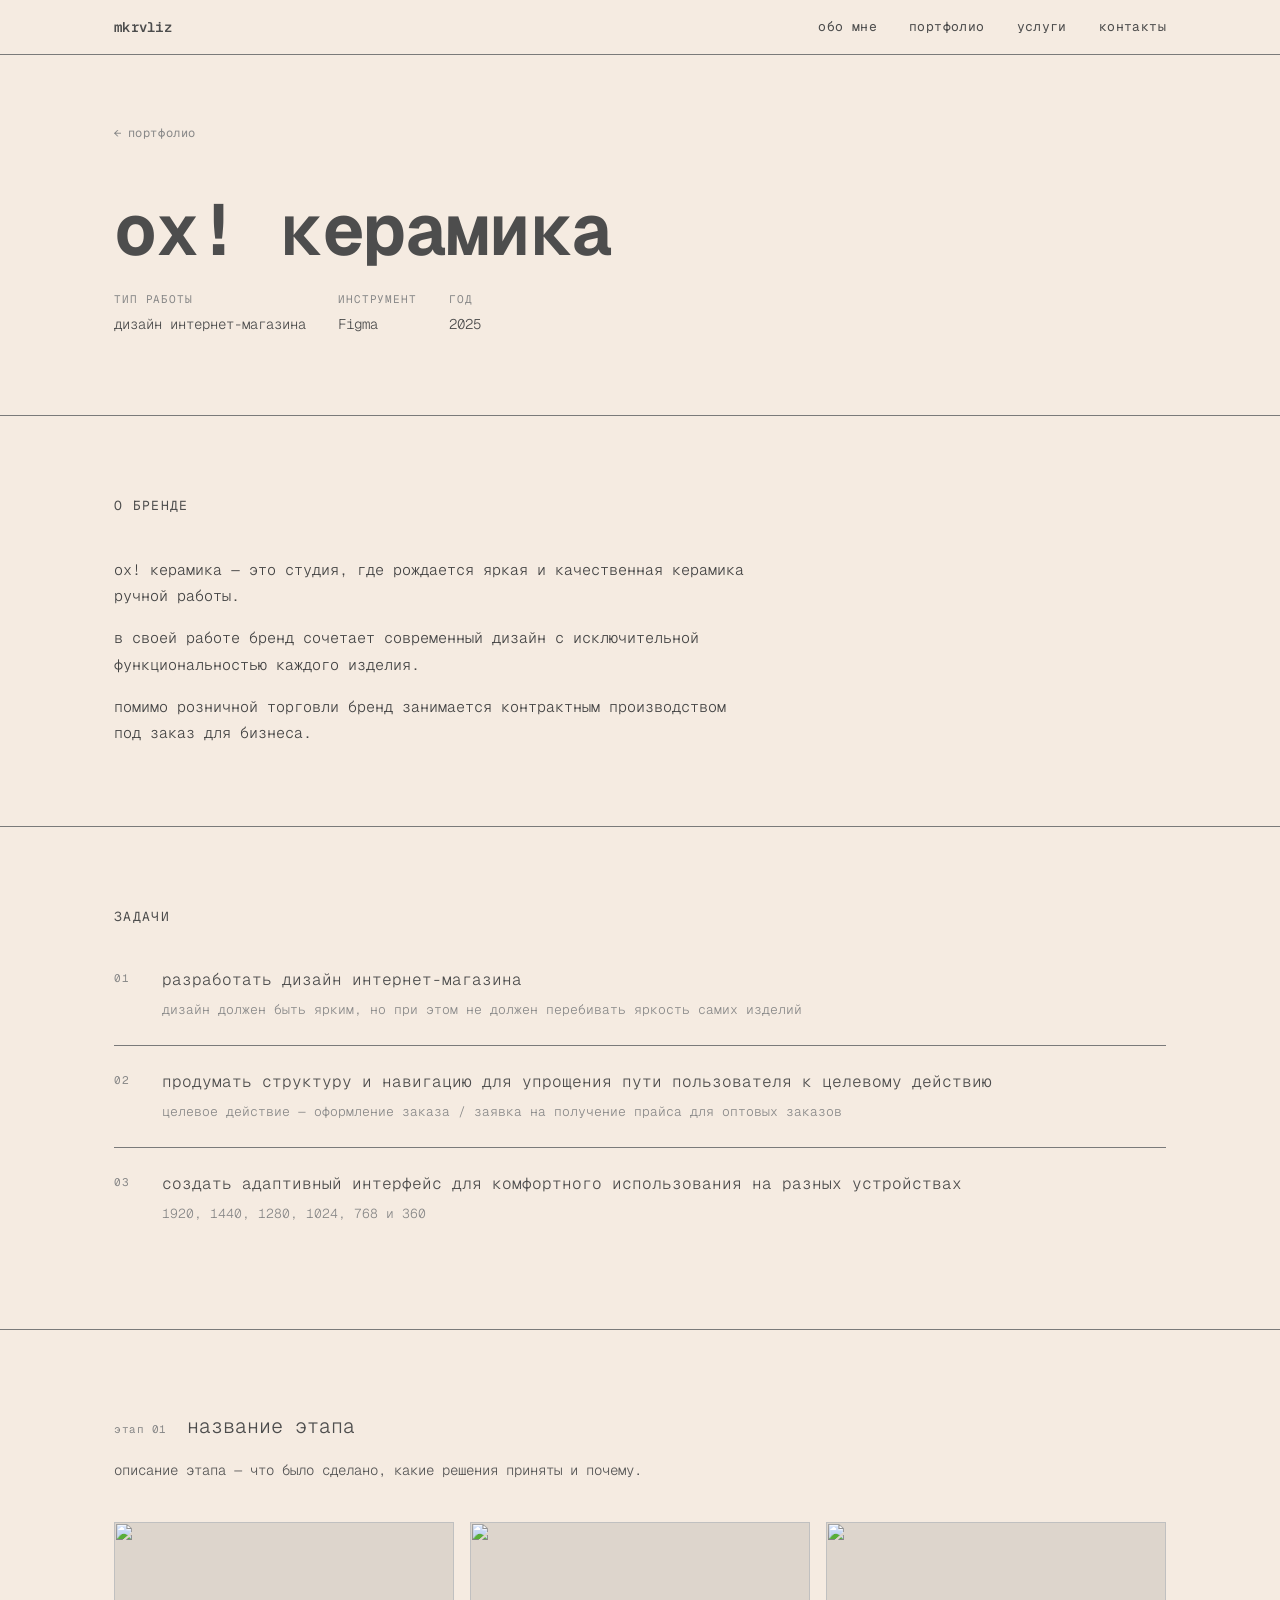
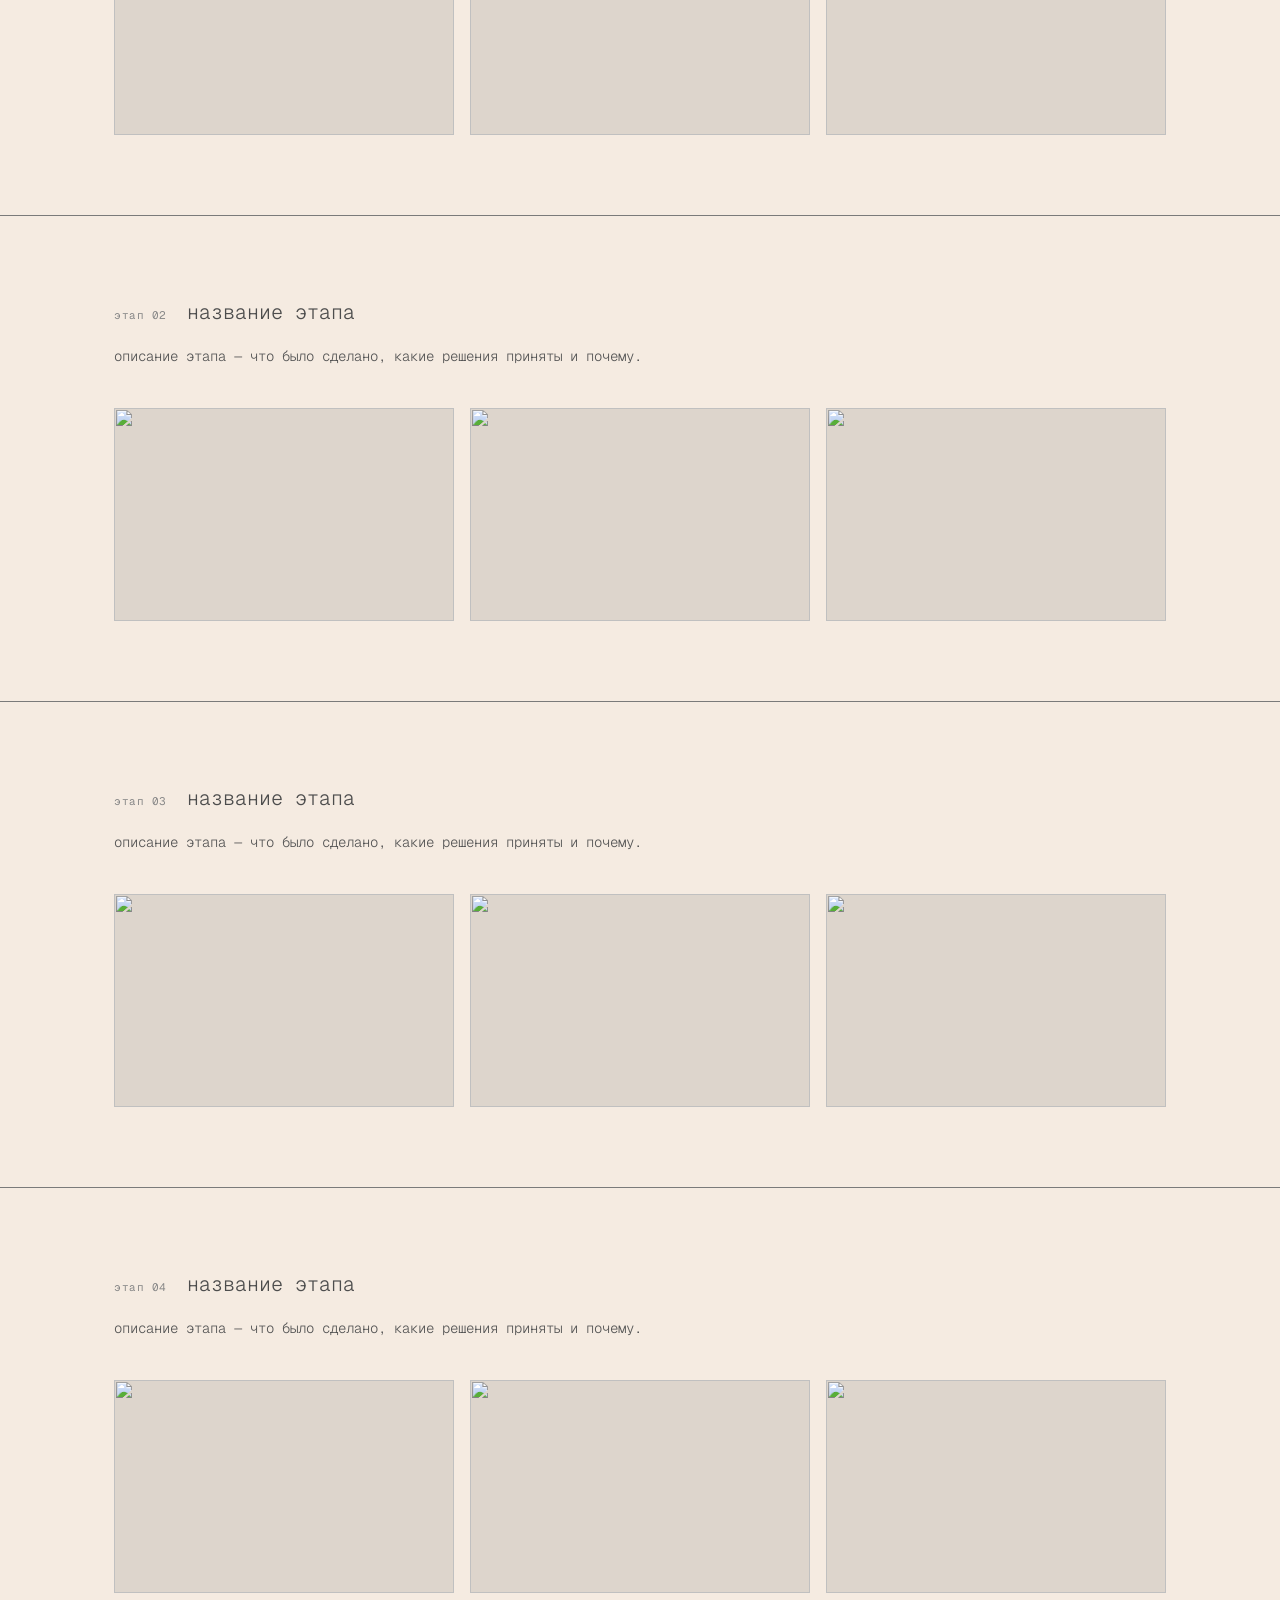
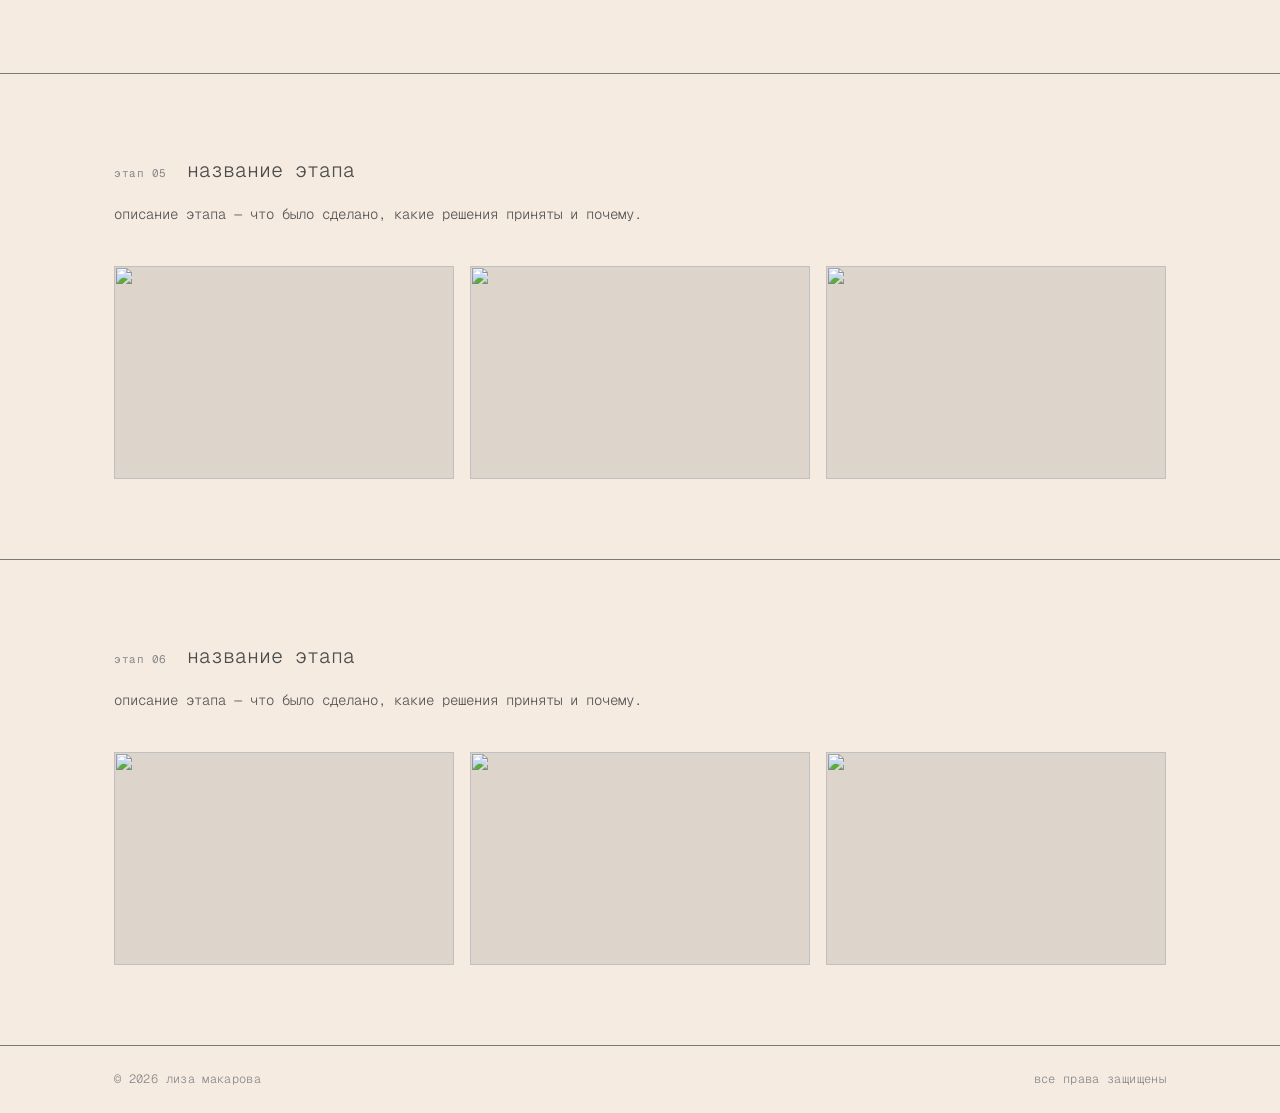
==== project-oh-keramika/index.html @ d6c0c8c4 "перенос страницы проекта в папку для чистого url Co-Authored-By: Claude Sonnet 4.6 <noreply@anthropi" ====
<!DOCTYPE html>
<html lang="ru">
<head>
  <meta charset="UTF-8">
  <meta name="viewport" content="width=device-width, initial-scale=1.0">
  <title>ох! керамика — лиза макарова</title>
  <link rel="preconnect" href="https://fonts.googleapis.com">
  <link rel="preconnect" href="https://fonts.gstatic.com" crossorigin>
  <link href="https://fonts.googleapis.com/css2?family=Geist+Mono:wght@100..900&display=swap" rel="stylesheet">
  <style>
    *, *::before, *::after {
      box-sizing: border-box;
      margin: 0;
      padding: 0;
    }

    html, body {
      cursor: url("data:image/svg+xml,%3Csvg xmlns='http://www.w3.org/2000/svg' width='16' height='22' viewBox='0 0 16 22'%3E%3Cpath d='M0 0 L0 18 L4.5 13.5 L7.5 20 L9.5 19 L6.5 12 L12 12 Z' fill='%234D4D4D'/%3E%3C/svg%3E") 0 0, auto;
    }

    html {
      scroll-behavior: auto;
    }

    body {
      font-family: 'Geist Mono', monospace;
      font-size: 16px;
      line-height: 1.6;
      color: #4D4D4D;
      background-color: #F5EBE1;
    }

    a {
      color: #4D4D4D;
      text-decoration: none;
    }

    a:hover {
      text-decoration: underline;
      text-underline-offset: 4px;
      text-decoration-thickness: 0.9px;
      text-decoration-color: #7A7A7A;
    }

    .logo:hover {
      text-decoration: none;
    }

    .container {
      max-width: 1100px;
      margin: 0 auto;
      padding: 0 24px;
    }

    section {
      padding: 80px 0;
      border-top: 1px solid #7A7A7A;
    }

    /* ── header ── */

    header {
      position: sticky;
      top: 0;
      background: #F5EBE1;
      border-bottom: 1px solid #7A7A7A;
      z-index: 100;
    }

    header .container {
      display: flex;
      align-items: center;
      justify-content: space-between;
      padding-top: 16px;
      padding-bottom: 16px;
    }

    .logo {
      font-size: 14px;
      font-weight: 600;
      letter-spacing: 0.02em;
    }

    nav {
      display: flex;
      gap: 32px;
    }

    nav a {
      font-size: 13px;
      letter-spacing: 0.03em;
    }

    /* ── footer ── */

    footer {
      border-top: 1px solid #7A7A7A;
      padding: 24px 0;
    }

    footer .container {
      display: flex;
      align-items: center;
      justify-content: space-between;
    }

    footer p {
      font-size: 12px;
      font-weight: 300;
      color: #888;
      letter-spacing: 0.03em;
    }

    /* ── burger ── */

    .burger {
      display: none;
      flex-direction: column;
      justify-content: center;
      gap: 6px;
      background: none;
      border: none;
      cursor: pointer;
      padding: 4px;
    }

    .burger span {
      display: block;
      width: 22px;
      height: 1.5px;
      background: #4D4D4D;
      transition: transform 0.3s ease, opacity 0.3s ease;
    }

    .burger.open span:nth-child(1) { transform: translateY(7.5px) rotate(45deg); }
    .burger.open span:nth-child(2) { opacity: 0; }
    .burger.open span:nth-child(3) { transform: translateY(-7.5px) rotate(-45deg); }

    .mobile-menu {
      display: none;
    }

    /* ── project hero ── */

    #project-hero {
      border-top: none;
      padding: 64px 0 80px;
    }

    .back-link {
      display: inline-flex;
      align-items: center;
      gap: 6px;
      font-size: 12px;
      letter-spacing: 0.05em;
      color: #888;
      margin-bottom: 48px;
    }

    .back-link:hover {
      color: #4D4D4D;
      text-decoration: none;
    }

    .back-arrow {
      display: inline-block;
      transition: transform 0.2s ease;
    }

    .back-link:hover .back-arrow {
      transform: translateX(-4px);
    }

    .project-title {
      font-size: clamp(32px, 6vw, 72px);
      font-weight: 700;
      line-height: 1.05;
      letter-spacing: -0.02em;
      margin-bottom: 24px;
    }

    .project-meta {
      display: flex;
      gap: 32px;
      flex-wrap: wrap;
    }

    .project-meta-item {
      display: flex;
      flex-direction: column;
      gap: 4px;
    }

    .meta-label {
      font-size: 11px;
      font-weight: 400;
      letter-spacing: 0.08em;
      text-transform: uppercase;
      color: #888;
    }

    .meta-value {
      font-size: 14px;
      font-weight: 300;
    }

    /* ── section headings ── */

    .section-heading {
      font-size: 13px;
      font-weight: 400;
      letter-spacing: 0.1em;
      text-transform: uppercase;
      margin-bottom: 40px;
    }

    /* ── about brand ── */

    #project-about .about-text {
      max-width: 640px;
      display: flex;
      flex-direction: column;
      gap: 16px;
    }

    #project-about p {
      font-size: 15px;
      font-weight: 300;
      line-height: 1.75;
      color: #444;
    }

    /* ── tasks ── */

    .tasks-list {
      list-style: none;
      display: flex;
      flex-direction: column;
    }

    .task-item {
      border-top: 1px solid #7A7A7A;
      padding: 24px 0;
      display: flex;
      gap: 24px;
    }

    .task-item:first-child {
      border-top: none;
      padding-top: 0;
    }

    .task-index {
      font-size: 11px;
      font-weight: 400;
      letter-spacing: 0.05em;
      color: #888;
      min-width: 24px;
      flex-shrink: 0;
      padding-top: 2px;
    }

    .task-body {
      display: flex;
      flex-direction: column;
      gap: 8px;
    }

    .task-name {
      font-size: 16px;
      font-weight: 300;
      line-height: 1.5;
    }

    .task-note {
      font-size: 13px;
      font-weight: 300;
      color: #888;
      line-height: 1.6;
    }

    /* ── stages ── */

    .stage {
      padding: 80px 0;
      border-top: 1px solid #7A7A7A;
    }

    .stage-header {
      display: flex;
      align-items: baseline;
      gap: 20px;
      margin-bottom: 16px;
    }

    .stage-index {
      font-size: 11px;
      font-weight: 400;
      letter-spacing: 0.05em;
      color: #888;
      flex-shrink: 0;
    }

    .stage-title {
      font-size: 20px;
      font-weight: 300;
    }

    .stage-desc {
      font-size: 14px;
      font-weight: 300;
      line-height: 1.75;
      color: #555;
      max-width: 640px;
      margin-bottom: 40px;
    }

    .stage-screens {
      display: grid;
      grid-template-columns: repeat(3, 1fr);
      gap: 16px;
    }

    .screen-placeholder {
      width: 100%;
      aspect-ratio: 16 / 10;
      background-color: #DDD5CC;
      display: flex;
      align-items: center;
      justify-content: center;
      opacity: 0;
      transform: translateY(20px);
      transition: opacity 0.5s ease, transform 0.5s ease;
    }

    .screen-placeholder.visible {
      opacity: 1;
      transform: translateY(0);
    }

    .screen-placeholder img {
      width: 100%;
      height: 100%;
      object-fit: cover;
      display: block;
      cursor: zoom-in;
    }

    /* ── lightbox ── */

    .lightbox {
      display: none;
      position: fixed;
      inset: 0;
      background: rgba(0, 0, 0, 0.88);
      z-index: 200;
      align-items: center;
      justify-content: center;
    }

    .lightbox.open {
      display: flex;
    }

    .lightbox img {
      max-width: 90vw;
      max-height: 90vh;
      object-fit: contain;
      display: block;
    }

    .lightbox-close {
      position: fixed;
      top: 20px;
      right: 24px;
      background: none;
      border: none;
      color: #fff;
      font-size: 28px;
      font-weight: 300;
      line-height: 1;
      cursor: pointer;
      opacity: 0.7;
      transition: opacity 0.2s ease;
      font-family: inherit;
    }

    .lightbox-close:hover {
      opacity: 1;
    }

    /* ── responsive ── */

    @media (max-width: 1024px) {
      section, .stage {
        padding: 48px 0;
      }

      nav { display: none; }
      .burger { display: flex; }

      .mobile-menu {
        display: flex;
        position: fixed;
        top: 0; left: 0;
        width: 100%; height: 100%;
        background: #F5EBE1;
        z-index: 99;
        flex-direction: column;
        align-items: center;
        justify-content: center;
        transform: translateY(-100%);
        transition: transform 0.3s ease;
      }

      .mobile-menu.open { transform: translateY(0); }

      .mobile-nav {
        display: flex;
        flex-direction: column;
        align-items: center;
        gap: 36px;
      }

      .mobile-nav a {
        font-size: 20px;
        letter-spacing: 0.04em;
        color: #4D4D4D;
      }

      .section-heading { margin-bottom: 32px; }

      footer .container {
        flex-direction: column;
        align-items: flex-start;
        gap: 8px;
      }

      #project-hero { padding: 40px 0 48px; }
    }

    @media (max-width: 768px) {
      .stage-screens {
        grid-template-columns: 1fr;
        gap: 12px;
      }

      .project-meta { gap: 20px; }
    }

    @media (max-width: 480px) {
      section, .stage { padding: 40px 0; }
      .stage-screens { grid-template-columns: 1fr; }
    }
  </style>
</head>
<body>

  <!-- ── header ── -->
  <header>
    <div class="container">
      <a href="index.html" class="logo">mkrvliz</a>
      <nav>
        <a href="index.html#about">обо мне</a>
        <a href="index.html#portfolio">портфолио</a>
        <a href="index.html#services">услуги</a>
        <a href="index.html#contacts">контакты</a>
      </nav>
      <button class="burger" id="burger-btn" aria-label="открыть меню" aria-expanded="false">
        <span></span>
        <span></span>
        <span></span>
      </button>
    </div>
  </header>

  <!-- ── mobile menu ── -->
  <div class="mobile-menu" id="mobile-menu">
    <nav class="mobile-nav">
      <a href="index.html#about">обо мне</a>
      <a href="index.html#portfolio">портфолио</a>
      <a href="index.html#services">услуги</a>
      <a href="index.html#contacts">контакты</a>
    </nav>
  </div>

  <main>

    <!-- ── hero ── -->
    <section id="project-hero">
      <div class="container">
        <a href="index.html#portfolio" class="back-link">
          <span class="back-arrow">←</span> портфолио
        </a>
        <h1 class="project-title">ох! керамика</h1>
        <div class="project-meta">
          <div class="project-meta-item">
            <span class="meta-label">тип работы</span>
            <span class="meta-value">дизайн интернет-магазина</span>
          </div>
          <div class="project-meta-item">
            <span class="meta-label">инструмент</span>
            <span class="meta-value">Figma</span>
          </div>
          <div class="project-meta-item">
            <span class="meta-label">год</span>
            <span class="meta-value">2025</span>
          </div>
        </div>
      </div>
    </section>

    <!-- ── о бренде ── -->
    <section id="project-about">
      <div class="container">
        <h2 class="section-heading">о бренде</h2>
        <div class="about-text">
          <p>ох! керамика — это студия, где рождается яркая и качественная керамика ручной работы.</p>
          <p>в своей работе бренд сочетает современный дизайн с исключительной функциональностью каждого изделия.</p>
          <p>помимо розничной торговли бренд занимается контрактным производством под заказ для бизнеса.</p>
        </div>
      </div>
    </section>

    <!-- ── задачи ── -->
    <section id="project-tasks">
      <div class="container">
        <h2 class="section-heading">задачи</h2>
        <ul class="tasks-list">
          <li class="task-item">
            <span class="task-index">01</span>
            <div class="task-body">
              <span class="task-name">разработать дизайн интернет-магазина</span>
              <span class="task-note">дизайн должен быть ярким, но при этом не должен перебивать яркость самих изделий</span>
            </div>
          </li>
          <li class="task-item">
            <span class="task-index">02</span>
            <div class="task-body">
              <span class="task-name">продумать структуру и навигацию для упрощения пути пользователя к целевому действию</span>
              <span class="task-note">целевое действие — оформление заказа / заявка на получение прайса для оптовых заказов</span>
            </div>
          </li>
          <li class="task-item">
            <span class="task-index">03</span>
            <div class="task-body">
              <span class="task-name">создать адаптивный интерфейс для комфортного использования на разных устройствах</span>
              <span class="task-note">1920, 1440, 1280, 1024, 768 и 360</span>
            </div>
          </li>
        </ul>
      </div>
    </section>

    <!-- ── этапы ── -->

    <div class="stage">
      <div class="container">
        <div class="stage-header">
          <span class="stage-index">этап 01</span>
          <span class="stage-title">название этапа</span>
        </div>
        <p class="stage-desc">описание этапа — что было сделано, какие решения приняты и почему.</p>
        <div class="stage-screens">
          <div class="screen-placeholder"><img src="images/oh-keramika/01-01.png" alt=""></div>
          <div class="screen-placeholder"><img src="images/oh-keramika/01-02.png" alt=""></div>
          <div class="screen-placeholder"><img src="images/oh-keramika/01-03.png" alt=""></div>
        </div>
      </div>
    </div>

    <div class="stage">
      <div class="container">
        <div class="stage-header">
          <span class="stage-index">этап 02</span>
          <span class="stage-title">название этапа</span>
        </div>
        <p class="stage-desc">описание этапа — что было сделано, какие решения приняты и почему.</p>
        <div class="stage-screens">
          <div class="screen-placeholder"><img src="images/oh-keramika/02-01.png" alt=""></div>
          <div class="screen-placeholder"><img src="images/oh-keramika/02-02.png" alt=""></div>
          <div class="screen-placeholder"><img src="images/oh-keramika/02-03.png" alt=""></div>
        </div>
      </div>
    </div>

    <div class="stage">
      <div class="container">
        <div class="stage-header">
          <span class="stage-index">этап 03</span>
          <span class="stage-title">название этапа</span>
        </div>
        <p class="stage-desc">описание этапа — что было сделано, какие решения приняты и почему.</p>
        <div class="stage-screens">
          <div class="screen-placeholder"><img src="images/oh-keramika/03-01.png" alt=""></div>
          <div class="screen-placeholder"><img src="images/oh-keramika/03-02.png" alt=""></div>
          <div class="screen-placeholder"><img src="images/oh-keramika/03-03.png" alt=""></div>
        </div>
      </div>
    </div>

    <div class="stage">
      <div class="container">
        <div class="stage-header">
          <span class="stage-index">этап 04</span>
          <span class="stage-title">название этапа</span>
        </div>
        <p class="stage-desc">описание этапа — что было сделано, какие решения приняты и почему.</p>
        <div class="stage-screens">
          <div class="screen-placeholder"><img src="images/oh-keramika/04-01.png" alt=""></div>
          <div class="screen-placeholder"><img src="images/oh-keramika/04-02.png" alt=""></div>
          <div class="screen-placeholder"><img src="images/oh-keramika/04-03.png" alt=""></div>
        </div>
      </div>
    </div>

    <div class="stage">
      <div class="container">
        <div class="stage-header">
          <span class="stage-index">этап 05</span>
          <span class="stage-title">название этапа</span>
        </div>
        <p class="stage-desc">описание этапа — что было сделано, какие решения приняты и почему.</p>
        <div class="stage-screens">
          <div class="screen-placeholder"><img src="images/oh-keramika/05-01.png" alt=""></div>
          <div class="screen-placeholder"><img src="images/oh-keramika/05-02.png" alt=""></div>
          <div class="screen-placeholder"><img src="images/oh-keramika/05-03.png" alt=""></div>
        </div>
      </div>
    </div>

    <div class="stage">
      <div class="container">
        <div class="stage-header">
          <span class="stage-index">этап 06</span>
          <span class="stage-title">название этапа</span>
        </div>
        <p class="stage-desc">описание этапа — что было сделано, какие решения приняты и почему.</p>
        <div class="stage-screens">
          <div class="screen-placeholder"><img src="images/oh-keramika/06-01.png" alt=""></div>
          <div class="screen-placeholder"><img src="images/oh-keramika/06-02.png" alt=""></div>
          <div class="screen-placeholder"><img src="images/oh-keramika/06-03.png" alt=""></div>
        </div>
      </div>
    </div>

  </main>

  <!-- ── lightbox ── -->
  <div class="lightbox" id="lightbox">
    <button class="lightbox-close" id="lightbox-close">✕</button>
    <img id="lightbox-img" src="" alt="">
  </div>

  <!-- ── footer ── -->
  <footer>
    <div class="container">
      <p>© 2026 лиза макарова</p>
      <p>все права защищены</p>
    </div>
  </footer>

  <script>
    // burger menu
    var burgerBtn  = document.getElementById('burger-btn');
    var mobileMenu = document.getElementById('mobile-menu');

    burgerBtn.addEventListener('click', function() {
      var isOpen = burgerBtn.classList.toggle('open');
      mobileMenu.classList.toggle('open', isOpen);
      burgerBtn.setAttribute('aria-expanded', isOpen);
      document.body.style.overflow = isOpen ? 'hidden' : '';
    });

    mobileMenu.querySelectorAll('a').forEach(function(link) {
      link.addEventListener('click', function() {
        burgerBtn.classList.remove('open');
        mobileMenu.classList.remove('open');
        burgerBtn.setAttribute('aria-expanded', 'false');
        document.body.style.overflow = '';
      });
    });

    // fade-in screens on scroll
    var observer = new IntersectionObserver(function(entries) {
      entries.forEach(function(entry) {
        if (entry.isIntersecting) {
          entry.target.classList.add('visible');
          observer.unobserve(entry.target);
        }
      });
    }, { threshold: 0.1 });

    document.querySelectorAll('.screen-placeholder').forEach(function(el, i) {
      el.style.transitionDelay = (i % 3) * 80 + 'ms';
      observer.observe(el);
    });

    // lightbox
    var lightbox     = document.getElementById('lightbox');
    var lightboxImg  = document.getElementById('lightbox-img');
    var lightboxClose = document.getElementById('lightbox-close');

    document.querySelectorAll('.screen-placeholder img').forEach(function(img) {
      img.addEventListener('click', function() {
        lightboxImg.src = img.src;
        lightbox.classList.add('open');
        document.body.style.overflow = 'hidden';
      });
    });

    function closeLightbox() {
      lightbox.classList.remove('open');
      document.body.style.overflow = '';
      lightboxImg.src = '';
    }

    lightboxClose.addEventListener('click', closeLightbox);
    lightbox.addEventListener('click', function(e) {
      if (e.target === lightbox) closeLightbox();
    });
    document.addEventListener('keydown', function(e) {
      if (e.key === 'Escape') closeLightbox();
    });
  </script>

</body>
</html>
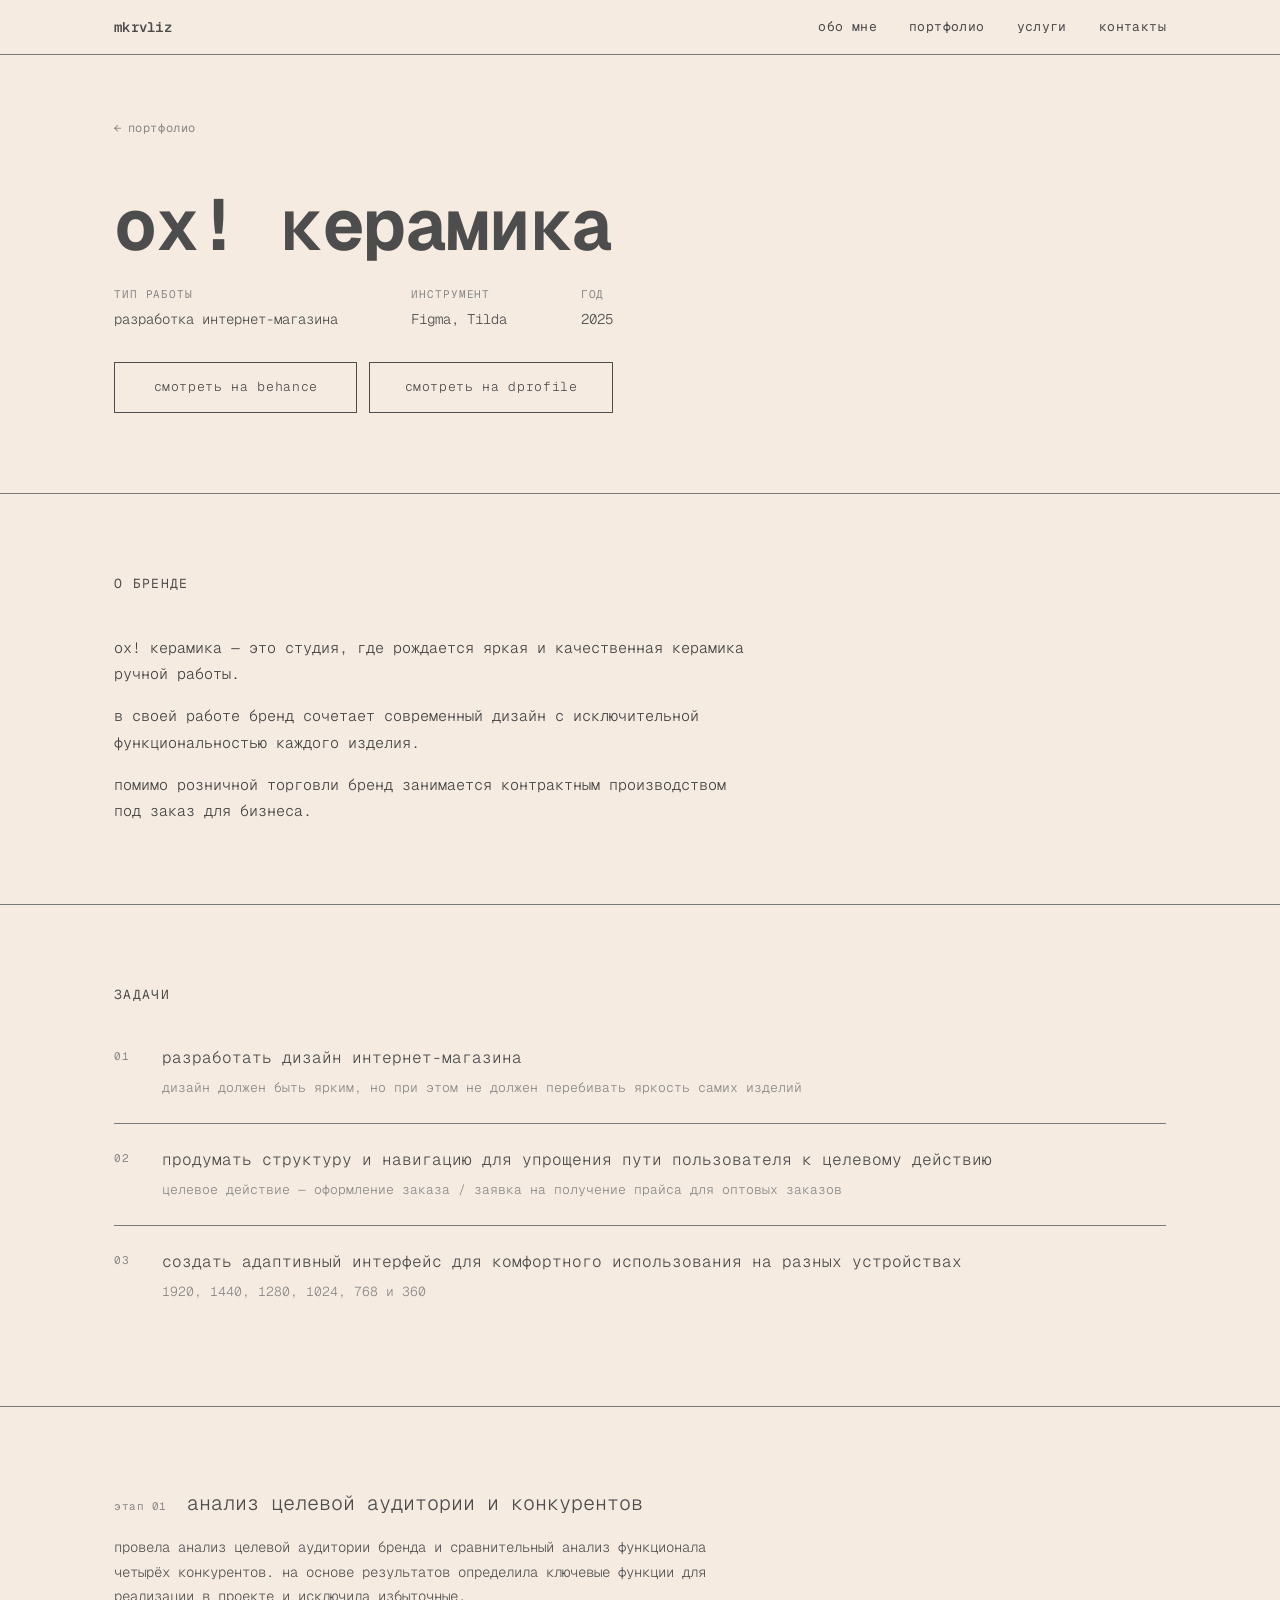
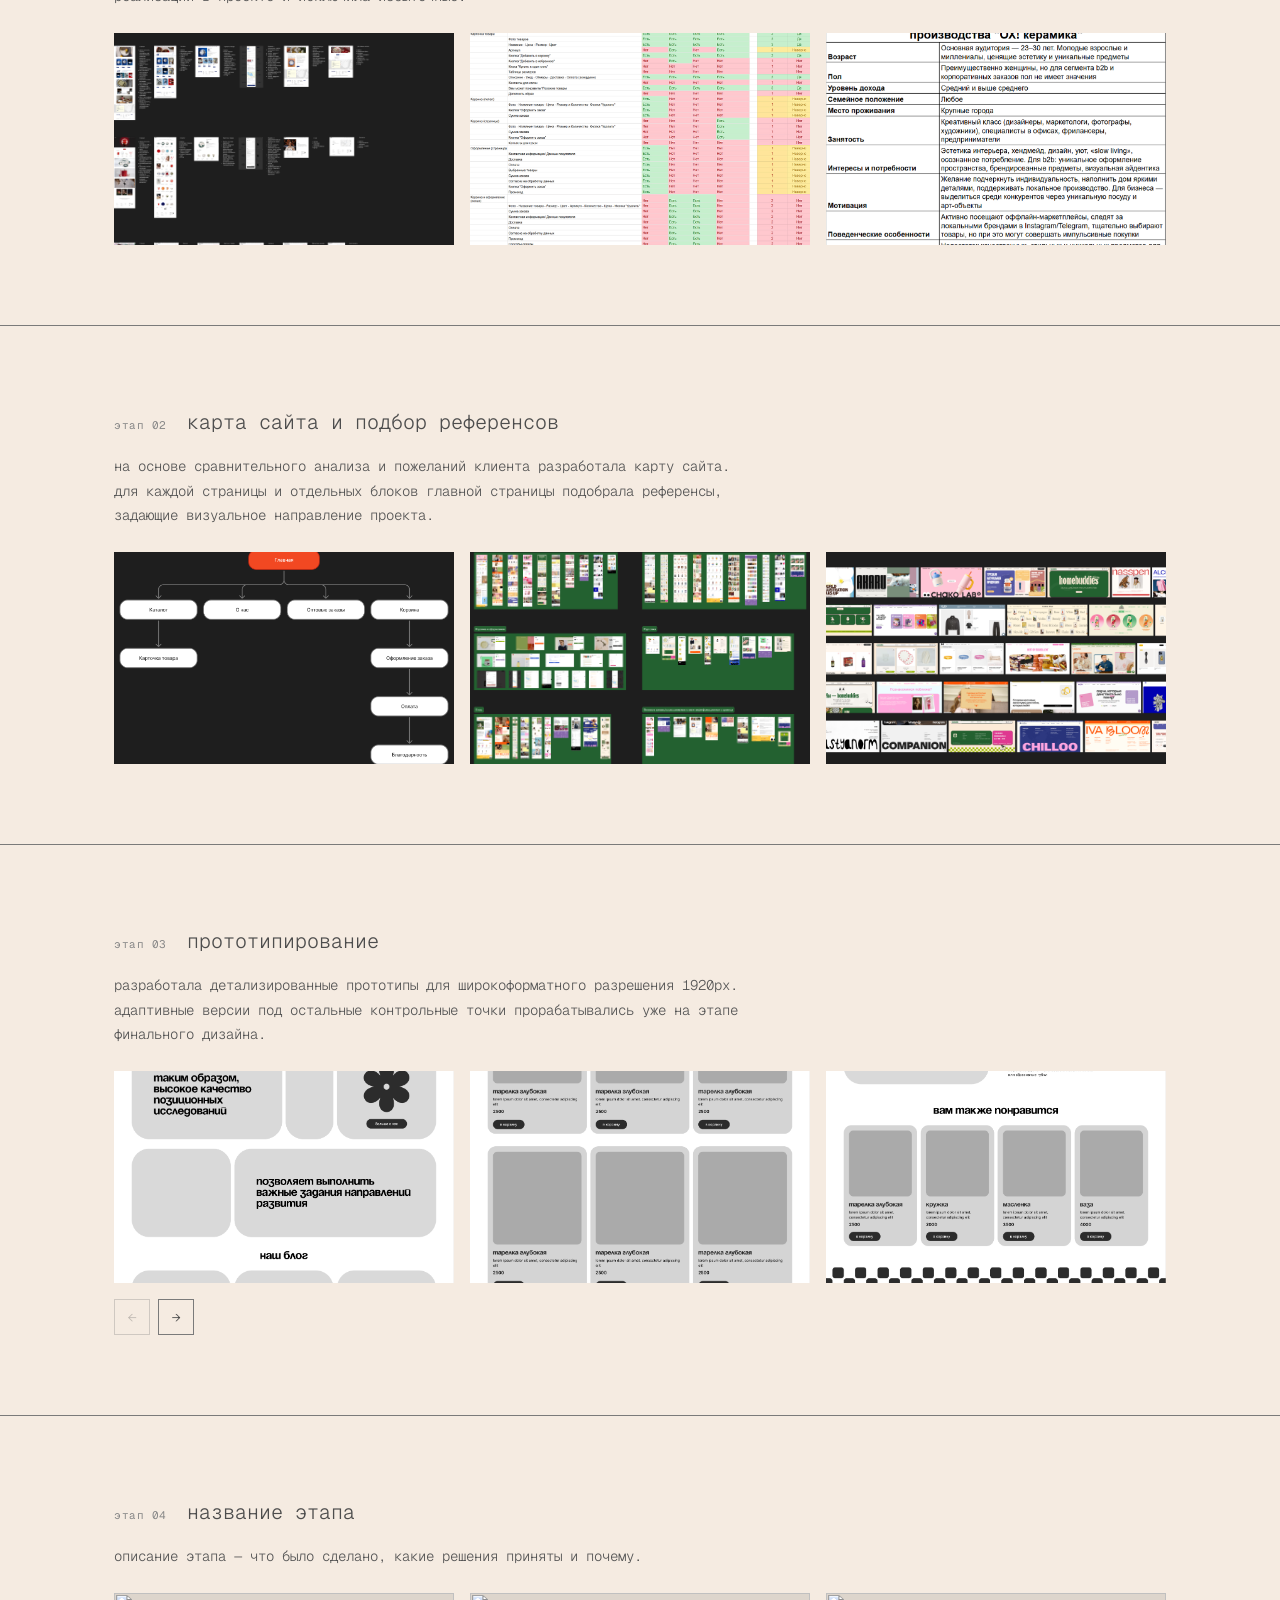
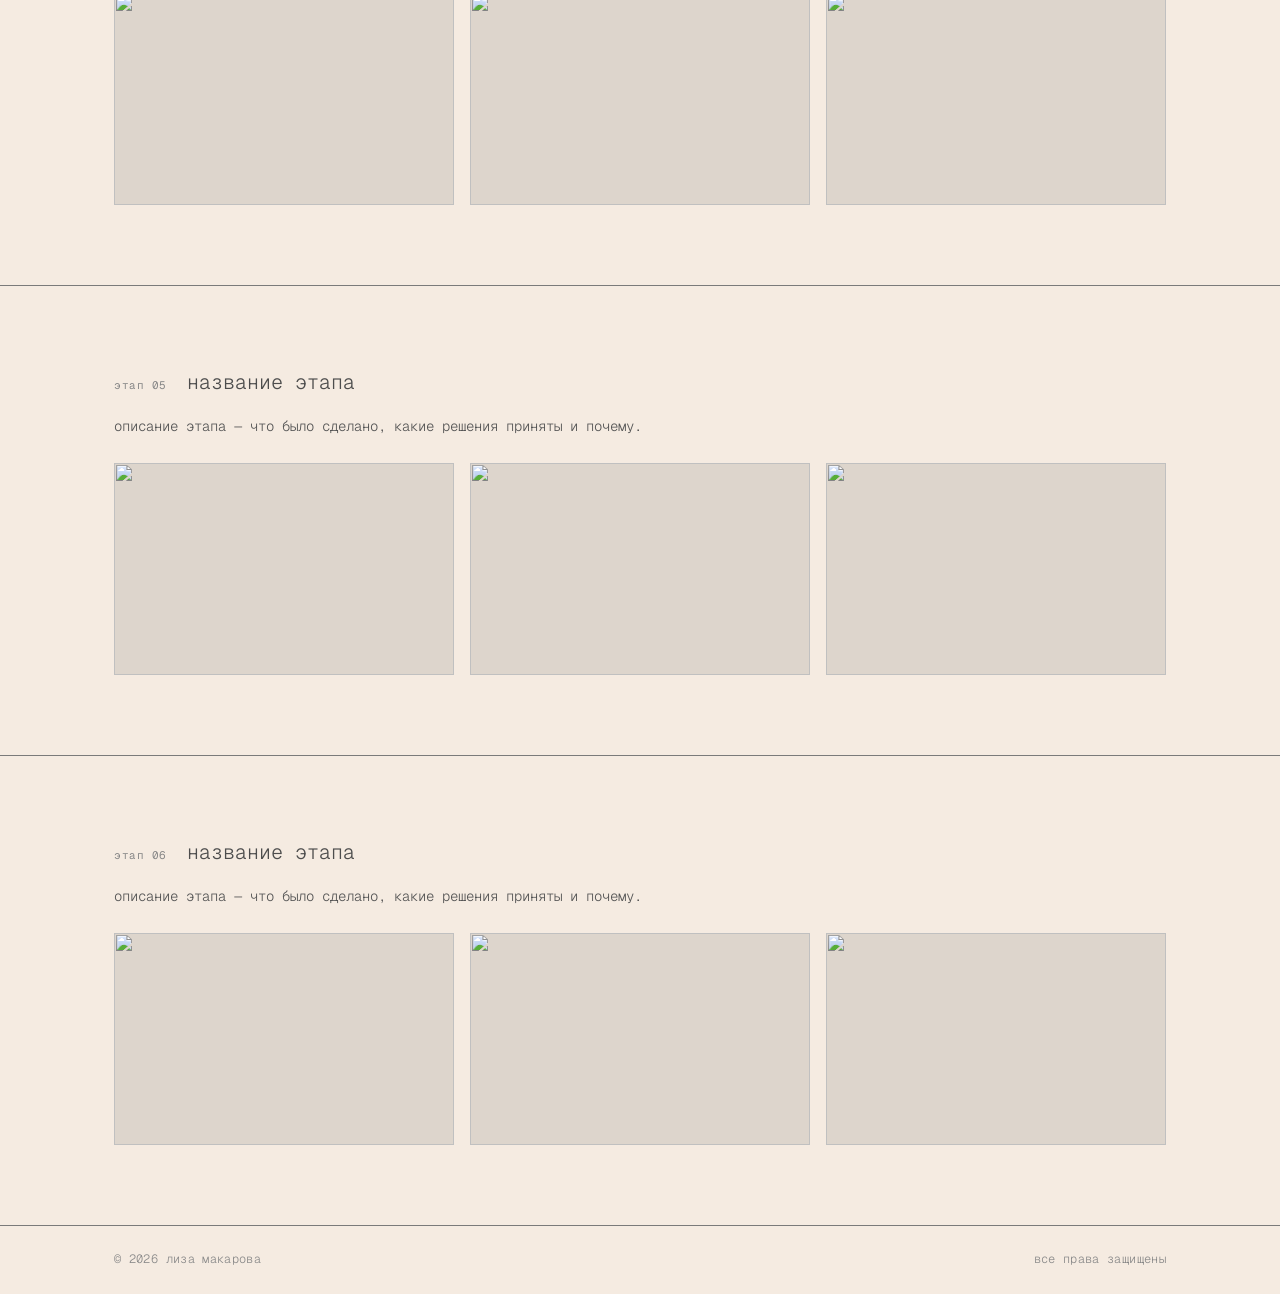
==== commit 1ee4f543: "add oh-keramika project page with stages, slider, lightbox, magnifier - project page: hero with meta" ====
--- a/project-oh-keramika/index.html
+++ b/project-oh-keramika/index.html
@@ -148,7 +148,7 @@
     }
 
     .back-link {
-      display: inline-flex;
+      display: flex;
       align-items: center;
       gap: 6px;
       font-size: 12px;
@@ -181,8 +181,10 @@
 
     .project-meta {
       display: flex;
-      gap: 32px;
+      justify-content: space-between;
       flex-wrap: wrap;
+      gap: 16px;
+      margin-bottom: 32px;
     }
 
     .project-meta-item {
@@ -202,6 +204,39 @@
     .meta-value {
       font-size: 14px;
       font-weight: 300;
+    }
+
+    .project-header-content {
+      display: inline-flex;
+      flex-direction: column;
+      align-items: stretch;
+    }
+
+    .project-links {
+      display: grid;
+      grid-template-columns: 1fr 1fr;
+      gap: 12px;
+    }
+
+    .project-link-btn {
+      display: flex;
+      align-items: center;
+      justify-content: center;
+      padding: 14px 24px;
+      border: 1px solid #4D4D4D;
+      font-family: inherit;
+      font-size: 13px;
+      font-weight: 300;
+      letter-spacing: 0.05em;
+      color: #4D4D4D;
+      text-decoration: none;
+      transition: background 0.2s ease, color 0.2s ease;
+    }
+
+    .project-link-btn:hover {
+      background: #4D4D4D;
+      color: #F5EBE1;
+      text-decoration: none;
     }
 
     /* ── section headings ── */
@@ -312,7 +347,7 @@
       line-height: 1.75;
       color: #555;
       max-width: 640px;
-      margin-bottom: 40px;
+      margin-bottom: 24px;
     }
 
     .stage-screens {
@@ -344,6 +379,58 @@
       object-fit: cover;
       display: block;
       cursor: zoom-in;
+    }
+
+    /* ── slider ── */
+
+    .slider-wrap {
+      position: relative;
+    }
+
+    .slider-viewport {
+      overflow: hidden;
+    }
+
+    .slider-track {
+      display: flex;
+      gap: 16px;
+      transition: transform 0.35s ease;
+    }
+
+    .slider-track .screen-placeholder {
+      flex: 0 0 auto;
+    }
+
+    .slider-controls {
+      display: flex;
+      gap: 8px;
+      margin-top: 16px;
+    }
+
+    .slider-arrow {
+      background: none;
+      border: 1px solid #7A7A7A;
+      color: #4D4D4D;
+      font-family: inherit;
+      font-size: 14px;
+      font-weight: 300;
+      width: 36px;
+      height: 36px;
+      display: flex;
+      align-items: center;
+      justify-content: center;
+      cursor: pointer;
+      transition: background 0.2s ease, color 0.2s ease;
+    }
+
+    .slider-arrow:hover:not(:disabled) {
+      background: #4D4D4D;
+      color: #F5EBE1;
+    }
+
+    .slider-arrow:disabled {
+      opacity: 0.3;
+      cursor: default;
     }
 
     /* ── lightbox ── */
@@ -367,6 +454,19 @@
       max-height: 90vh;
       object-fit: contain;
       display: block;
+      cursor: crosshair;
+    }
+
+    .lightbox-magnifier {
+      position: fixed;
+      width: 300px;
+      height: 190px;
+      border: 1px solid rgba(255, 255, 255, 0.5);
+      pointer-events: none;
+      display: none;
+      background-repeat: no-repeat;
+      z-index: 210;
+      box-shadow: 0 0 0 1px rgba(0,0,0,0.3);
     }
 
     .lightbox-close {
@@ -389,6 +489,32 @@
       opacity: 1;
     }
 
+    .lightbox-prev,
+    .lightbox-next {
+      position: fixed;
+      top: 50%;
+      transform: translateY(-50%);
+      background: none;
+      border: none;
+      color: #fff;
+      font-size: 28px;
+      font-weight: 300;
+      line-height: 1;
+      cursor: pointer;
+      opacity: 0.7;
+      transition: opacity 0.2s ease;
+      font-family: inherit;
+      padding: 16px;
+    }
+
+    .lightbox-prev { left: 16px; }
+    .lightbox-next { right: 16px; }
+
+    .lightbox-prev:hover,
+    .lightbox-next:hover {
+      opacity: 1;
+    }
+
     /* ── responsive ── */
 
     @media (max-width: 1024px) {
@@ -459,12 +585,12 @@
   <!-- ── header ── -->
   <header>
     <div class="container">
-      <a href="index.html" class="logo">mkrvliz</a>
+      <a href="../" class="logo">mkrvliz</a>
       <nav>
-        <a href="index.html#about">обо мне</a>
-        <a href="index.html#portfolio">портфолио</a>
-        <a href="index.html#services">услуги</a>
-        <a href="index.html#contacts">контакты</a>
+        <a href="../#about">обо мне</a>
+        <a href="../#portfolio">портфолио</a>
+        <a href="../#services">услуги</a>
+        <a href="../#contacts">контакты</a>
       </nav>
       <button class="burger" id="burger-btn" aria-label="открыть меню" aria-expanded="false">
         <span></span>
@@ -477,10 +603,10 @@
   <!-- ── mobile menu ── -->
   <div class="mobile-menu" id="mobile-menu">
     <nav class="mobile-nav">
-      <a href="index.html#about">обо мне</a>
-      <a href="index.html#portfolio">портфолио</a>
-      <a href="index.html#services">услуги</a>
-      <a href="index.html#contacts">контакты</a>
+      <a href="../#about">обо мне</a>
+      <a href="../#portfolio">портфолио</a>
+      <a href="../#services">услуги</a>
+      <a href="../#contacts">контакты</a>
     </nav>
   </div>
 
@@ -489,23 +615,29 @@
     <!-- ── hero ── -->
     <section id="project-hero">
       <div class="container">
-        <a href="index.html#portfolio" class="back-link">
+        <a href="../#portfolio" class="back-link">
           <span class="back-arrow">←</span> портфолио
         </a>
+        <div class="project-header-content">
         <h1 class="project-title">ох! керамика</h1>
         <div class="project-meta">
           <div class="project-meta-item">
             <span class="meta-label">тип работы</span>
-            <span class="meta-value">дизайн интернет-магазина</span>
+            <span class="meta-value">разработка интернет-магазина</span>
           </div>
           <div class="project-meta-item">
             <span class="meta-label">инструмент</span>
-            <span class="meta-value">Figma</span>
+            <span class="meta-value">Figma, Tilda</span>
           </div>
           <div class="project-meta-item">
             <span class="meta-label">год</span>
             <span class="meta-value">2025</span>
           </div>
+        </div>
+        <div class="project-links">
+          <a href="https://www.behance.net/gallery/238426285/oh-keramika-internet-magazin-e-commerce" class="project-link-btn" target="_blank" rel="noopener">смотреть на behance</a>
+          <a href="https://dprofile.ru/case/157200/ox-keramika-internet-magazin-e-commerce" class="project-link-btn" target="_blank" rel="noopener">смотреть на dprofile</a>
+        </div>
         </div>
       </div>
     </section>
@@ -558,13 +690,13 @@
       <div class="container">
         <div class="stage-header">
           <span class="stage-index">этап 01</span>
-          <span class="stage-title">название этапа</span>
-        </div>
-        <p class="stage-desc">описание этапа — что было сделано, какие решения приняты и почему.</p>
+          <span class="stage-title">анализ целевой аудитории и конкурентов</span>
+        </div>
+        <p class="stage-desc">провела анализ целевой аудитории бренда и сравнительный анализ функционала четырёх конкурентов. на основе результатов определила ключевые функции для реализации в проекте и исключила избыточные.</p>
         <div class="stage-screens">
-          <div class="screen-placeholder"><img src="images/oh-keramika/01-01.png" alt=""></div>
-          <div class="screen-placeholder"><img src="images/oh-keramika/01-02.png" alt=""></div>
-          <div class="screen-placeholder"><img src="images/oh-keramika/01-03.png" alt=""></div>
+          <div class="screen-placeholder"><img src="../images/oh-keramika/01-01.png" alt=""></div>
+          <div class="screen-placeholder"><img src="../images/oh-keramika/01-02.jpg" alt=""></div>
+          <div class="screen-placeholder"><img src="../images/oh-keramika/01-03.jpg" alt=""></div>
         </div>
       </div>
     </div>
@@ -573,13 +705,13 @@
       <div class="container">
         <div class="stage-header">
           <span class="stage-index">этап 02</span>
-          <span class="stage-title">название этапа</span>
-        </div>
-        <p class="stage-desc">описание этапа — что было сделано, какие решения приняты и почему.</p>
+          <span class="stage-title">карта сайта и подбор референсов</span>
+        </div>
+        <p class="stage-desc">на основе сравнительного анализа и пожеланий клиента разработала карту сайта. для каждой страницы и отдельных блоков главной страницы подобрала референсы, задающие визуальное направление проекта.</p>
         <div class="stage-screens">
-          <div class="screen-placeholder"><img src="images/oh-keramika/02-01.png" alt=""></div>
-          <div class="screen-placeholder"><img src="images/oh-keramika/02-02.png" alt=""></div>
-          <div class="screen-placeholder"><img src="images/oh-keramika/02-03.png" alt=""></div>
+          <div class="screen-placeholder"><img src="../images/oh-keramika/02-01.png" alt=""></div>
+          <div class="screen-placeholder"><img src="../images/oh-keramika/02-02.png" alt=""></div>
+          <div class="screen-placeholder"><img src="../images/oh-keramika/02-03.png" alt=""></div>
         </div>
       </div>
     </div>
@@ -588,13 +720,23 @@
       <div class="container">
         <div class="stage-header">
           <span class="stage-index">этап 03</span>
-          <span class="stage-title">название этапа</span>
-        </div>
-        <p class="stage-desc">описание этапа — что было сделано, какие решения приняты и почему.</p>
-        <div class="stage-screens">
-          <div class="screen-placeholder"><img src="images/oh-keramika/03-01.png" alt=""></div>
-          <div class="screen-placeholder"><img src="images/oh-keramika/03-02.png" alt=""></div>
-          <div class="screen-placeholder"><img src="images/oh-keramika/03-03.png" alt=""></div>
+          <span class="stage-title">прототипирование</span>
+        </div>
+        <p class="stage-desc">разработала детализированные прототипы для широкоформатного разрешения 1920px. адаптивные версии под остальные контрольные точки прорабатывались уже на этапе финального дизайна.</p>
+        <div class="slider-wrap">
+          <div class="slider-viewport">
+            <div class="slider-track">
+              <div class="screen-placeholder"><img src="../images/oh-keramika/03-01.png" alt=""></div>
+              <div class="screen-placeholder"><img src="../images/oh-keramika/03-02.png" alt=""></div>
+              <div class="screen-placeholder"><img src="../images/oh-keramika/03-03.png" alt=""></div>
+              <div class="screen-placeholder"><img src="../images/oh-keramika/03-04.png" alt=""></div>
+              <div class="screen-placeholder"><img src="../images/oh-keramika/03-05.png" alt=""></div>
+            </div>
+          </div>
+          <div class="slider-controls">
+            <button class="slider-arrow slider-prev" aria-label="назад" disabled>←</button>
+            <button class="slider-arrow slider-next" aria-label="вперёд">→</button>
+          </div>
         </div>
       </div>
     </div>
@@ -607,9 +749,9 @@
         </div>
         <p class="stage-desc">описание этапа — что было сделано, какие решения приняты и почему.</p>
         <div class="stage-screens">
-          <div class="screen-placeholder"><img src="images/oh-keramika/04-01.png" alt=""></div>
-          <div class="screen-placeholder"><img src="images/oh-keramika/04-02.png" alt=""></div>
-          <div class="screen-placeholder"><img src="images/oh-keramika/04-03.png" alt=""></div>
+          <div class="screen-placeholder"><img src="../images/oh-keramika/04-01.png" alt=""></div>
+          <div class="screen-placeholder"><img src="../images/oh-keramika/04-02.png" alt=""></div>
+          <div class="screen-placeholder"><img src="../images/oh-keramika/04-03.png" alt=""></div>
         </div>
       </div>
     </div>
@@ -622,9 +764,9 @@
         </div>
         <p class="stage-desc">описание этапа — что было сделано, какие решения приняты и почему.</p>
         <div class="stage-screens">
-          <div class="screen-placeholder"><img src="images/oh-keramika/05-01.png" alt=""></div>
-          <div class="screen-placeholder"><img src="images/oh-keramika/05-02.png" alt=""></div>
-          <div class="screen-placeholder"><img src="images/oh-keramika/05-03.png" alt=""></div>
+          <div class="screen-placeholder"><img src="../images/oh-keramika/05-01.png" alt=""></div>
+          <div class="screen-placeholder"><img src="../images/oh-keramika/05-02.png" alt=""></div>
+          <div class="screen-placeholder"><img src="../images/oh-keramika/05-03.png" alt=""></div>
         </div>
       </div>
     </div>
@@ -637,9 +779,9 @@
         </div>
         <p class="stage-desc">описание этапа — что было сделано, какие решения приняты и почему.</p>
         <div class="stage-screens">
-          <div class="screen-placeholder"><img src="images/oh-keramika/06-01.png" alt=""></div>
-          <div class="screen-placeholder"><img src="images/oh-keramika/06-02.png" alt=""></div>
-          <div class="screen-placeholder"><img src="images/oh-keramika/06-03.png" alt=""></div>
+          <div class="screen-placeholder"><img src="../images/oh-keramika/06-01.png" alt=""></div>
+          <div class="screen-placeholder"><img src="../images/oh-keramika/06-02.png" alt=""></div>
+          <div class="screen-placeholder"><img src="../images/oh-keramika/06-03.png" alt=""></div>
         </div>
       </div>
     </div>
@@ -648,9 +790,12 @@
 
   <!-- ── lightbox ── -->
   <div class="lightbox" id="lightbox">
-    <button class="lightbox-close" id="lightbox-close">✕</button>
+    <button class="lightbox-close" id="lightbox-close" aria-label="закрыть">✕</button>
+    <button class="lightbox-prev" id="lightbox-prev" aria-label="предыдущее">←</button>
     <img id="lightbox-img" src="" alt="">
+    <button class="lightbox-next" id="lightbox-next" aria-label="следующее">→</button>
   </div>
+  <div class="lightbox-magnifier" id="lightbox-magnifier"></div>
 
   <!-- ── footer ── -->
   <footer>
@@ -697,30 +842,177 @@
     });
 
     // lightbox
-    var lightbox     = document.getElementById('lightbox');
-    var lightboxImg  = document.getElementById('lightbox-img');
+    var lightbox      = document.getElementById('lightbox');
+    var lightboxImg   = document.getElementById('lightbox-img');
     var lightboxClose = document.getElementById('lightbox-close');
-
-    document.querySelectorAll('.screen-placeholder img').forEach(function(img) {
-      img.addEventListener('click', function() {
-        lightboxImg.src = img.src;
-        lightbox.classList.add('open');
-        document.body.style.overflow = 'hidden';
+    var lightboxPrev  = document.getElementById('lightbox-prev');
+    var lightboxNext  = document.getElementById('lightbox-next');
+
+    var stageImgs = [];
+    var currentIndex = 0;
+
+    function openLightbox(imgs, index) {
+      stageImgs = imgs;
+      currentIndex = index;
+      lightboxImg.src = stageImgs[currentIndex].src;
+      lightbox.classList.add('open');
+      document.body.style.overflow = 'hidden';
+    }
+
+    // слайдер: общая функция инициализации
+    function initSlider(wrap) {
+      var viewport = wrap.querySelector('.slider-viewport');
+      var track    = wrap.querySelector('.slider-track');
+      var items    = Array.from(track.querySelectorAll('.screen-placeholder'));
+      var prevBtn  = wrap.querySelector('.slider-prev');
+      var nextBtn  = wrap.querySelector('.slider-next');
+      var gap      = 16;
+      var current  = 0;
+      var total    = items.length;
+
+      function getVisible() { return window.innerWidth <= 768 ? 1 : 3; }
+
+      function itemWidth() {
+        var v = getVisible();
+        return (viewport.offsetWidth - gap * (v - 1)) / v;
+      }
+
+      function setWidths() {
+        var w = itemWidth();
+        items.forEach(function(el) { el.style.width = w + 'px'; });
+      }
+
+      function update() {
+        var v = getVisible();
+        if (current > total - v) current = Math.max(0, total - v);
+        track.style.transform = 'translateX(-' + (current * (itemWidth() + gap)) + 'px)';
+        prevBtn.disabled = current === 0;
+        nextBtn.disabled = current >= total - v;
+      }
+
+      // при переходе вперёд — плавно проявляем новый элемент
+      function revealAt(idx) {
+        if (items[idx] && !items[idx].classList.contains('visible')) {
+          items[idx].style.transitionDelay = '0ms';
+          items[idx].classList.add('visible');
+        }
+      }
+
+      prevBtn.addEventListener('click', function() { if (current > 0) { current--; update(); } });
+      nextBtn.addEventListener('click', function() {
+        var v = getVisible();
+        if (current < total - v) {
+          current++;
+          update();
+          revealAt(current + v - 1);
+        }
       });
-    });
+
+      setWidths(); update();
+      window.addEventListener('resize', function() { setWidths(); update(); });
+    }
+
+    // инициализация слайдера этапа 03
+    var stage3Wrap = document.querySelector('.slider-wrap');
+    if (stage3Wrap) initSlider(stage3Wrap);
+
+    // мобильный: конвертировать .stage-screens в слайдеры
+    if (window.innerWidth <= 768) {
+      document.querySelectorAll('.stage-screens').forEach(function(screens) {
+        var items = Array.from(screens.querySelectorAll('.screen-placeholder'));
+        if (items.length === 0) return;
+
+        var wrap     = document.createElement('div'); wrap.className = 'slider-wrap';
+        var viewport = document.createElement('div'); viewport.className = 'slider-viewport';
+        var track    = document.createElement('div'); track.className = 'slider-track';
+
+        items.forEach(function(item) { track.appendChild(item); });
+        viewport.appendChild(track);
+        wrap.appendChild(viewport);
+
+        var controls = document.createElement('div'); controls.className = 'slider-controls';
+        var pBtn = document.createElement('button');
+        pBtn.className = 'slider-arrow slider-prev';
+        pBtn.setAttribute('aria-label', 'назад');
+        pBtn.disabled = true;
+        pBtn.textContent = '←';
+        var nBtn = document.createElement('button');
+        nBtn.className = 'slider-arrow slider-next';
+        nBtn.setAttribute('aria-label', 'вперёд');
+        nBtn.textContent = '→';
+        controls.appendChild(pBtn);
+        controls.appendChild(nBtn);
+        wrap.appendChild(controls);
+
+        screens.parentNode.replaceChild(wrap, screens);
+        initSlider(wrap);
+      });
+    }
+
+    // magnifier (только на устройствах без тача)
+    var magnifier = document.getElementById('lightbox-magnifier');
+    var isTouch   = 'ontouchstart' in window || navigator.maxTouchPoints > 0;
+
+    if (!isTouch) {
+      var mw = 300, mh = 190, zoom = 2.5;
+
+      lightboxImg.addEventListener('mousemove', function(e) {
+        var rect = lightboxImg.getBoundingClientRect();
+        var x = e.clientX - rect.left;
+        var y = e.clientY - rect.top;
+        if (x < 0 || y < 0 || x > rect.width || y > rect.height) {
+          magnifier.style.display = 'none'; return;
+        }
+        var bgW = rect.width * zoom;
+        var bgH = rect.height * zoom;
+        var bgX = Math.max(0, Math.min(x * zoom - mw / 2, bgW - mw));
+        var bgY = Math.max(0, Math.min(y * zoom - mh / 2, bgH - mh));
+        magnifier.style.display = 'block';
+        magnifier.style.left = (e.clientX - mw / 2) + 'px';
+        magnifier.style.top  = (e.clientY - mh / 2) + 'px';
+        magnifier.style.backgroundImage    = 'url(' + lightboxImg.src + ')';
+        magnifier.style.backgroundSize     = bgW + 'px ' + bgH + 'px';
+        magnifier.style.backgroundPosition = '-' + bgX + 'px -' + bgY + 'px';
+      });
+
+      lightboxImg.addEventListener('mouseleave', function() {
+        magnifier.style.display = 'none';
+      });
+    }
 
     function closeLightbox() {
       lightbox.classList.remove('open');
       document.body.style.overflow = '';
       lightboxImg.src = '';
-    }
+      magnifier.style.display = 'none';
+    }
+
+    document.querySelectorAll('.stage').forEach(function(stage) {
+      var imgs = Array.from(stage.querySelectorAll('.screen-placeholder img'));
+      imgs.forEach(function(img, i) {
+        img.addEventListener('click', function() { openLightbox(imgs, i); });
+      });
+    });
+
+    lightboxPrev.addEventListener('click', function() {
+      currentIndex = (currentIndex - 1 + stageImgs.length) % stageImgs.length;
+      lightboxImg.src = stageImgs[currentIndex].src;
+    });
+
+    lightboxNext.addEventListener('click', function() {
+      currentIndex = (currentIndex + 1) % stageImgs.length;
+      lightboxImg.src = stageImgs[currentIndex].src;
+    });
 
     lightboxClose.addEventListener('click', closeLightbox);
     lightbox.addEventListener('click', function(e) {
       if (e.target === lightbox) closeLightbox();
     });
     document.addEventListener('keydown', function(e) {
-      if (e.key === 'Escape') closeLightbox();
+      if (!lightbox.classList.contains('open')) return;
+      if (e.key === 'Escape') { closeLightbox(); return; }
+      if (e.key === 'ArrowLeft') { currentIndex = (currentIndex - 1 + stageImgs.length) % stageImgs.length; lightboxImg.src = stageImgs[currentIndex].src; }
+      if (e.key === 'ArrowRight') { currentIndex = (currentIndex + 1) % stageImgs.length; lightboxImg.src = stageImgs[currentIndex].src; }
     });
   </script>
 
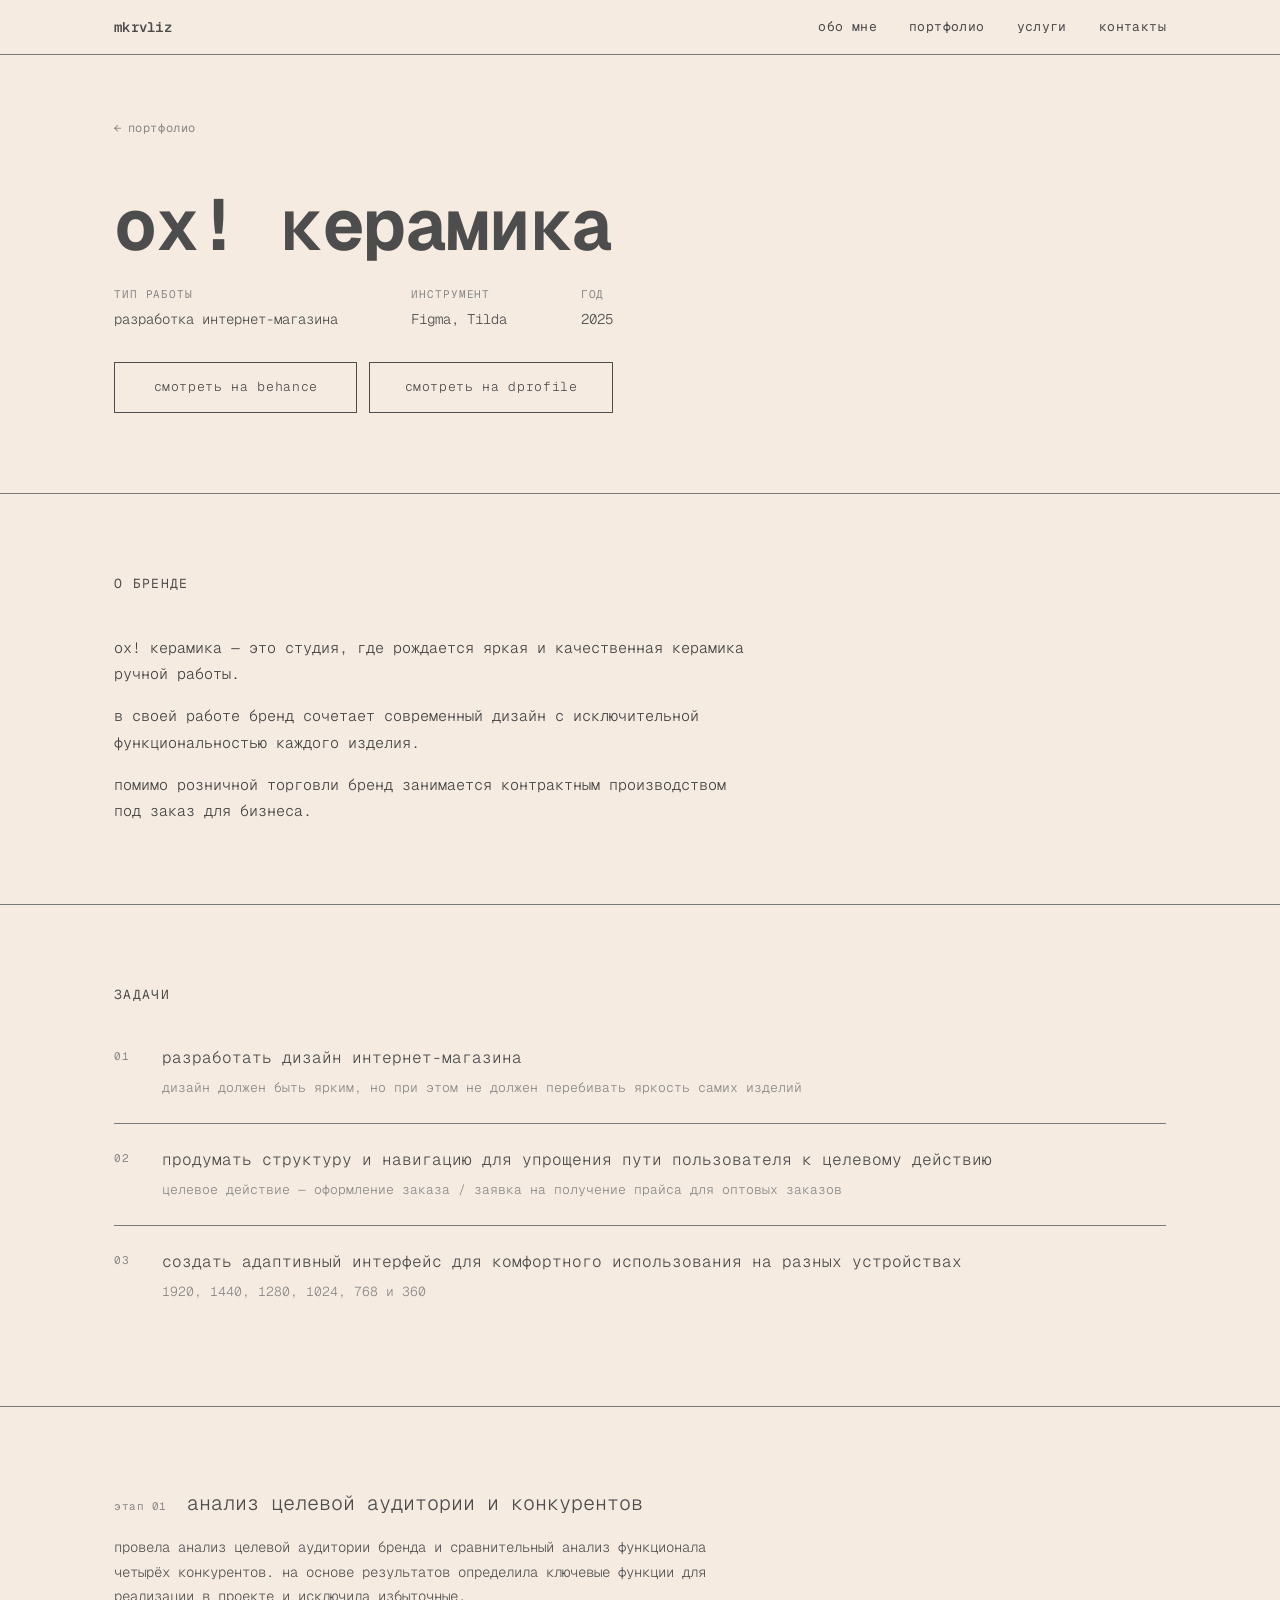
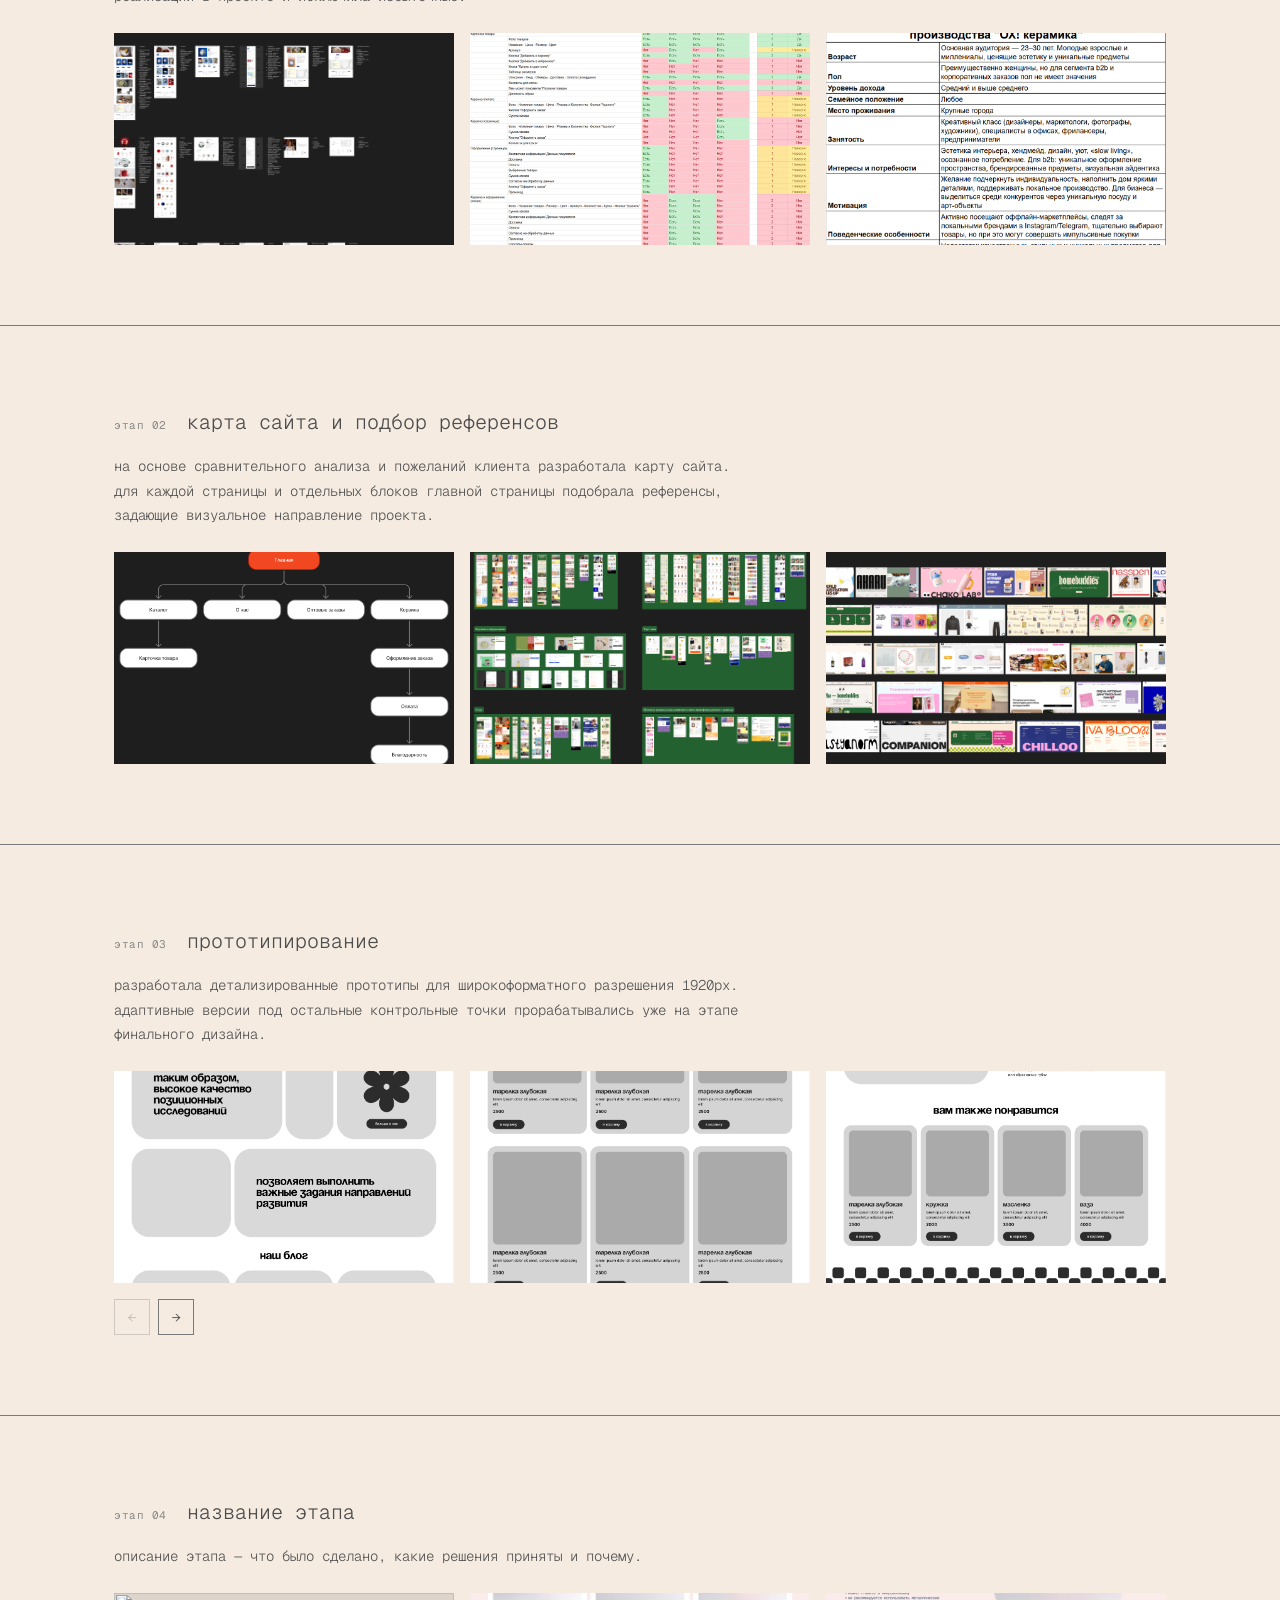
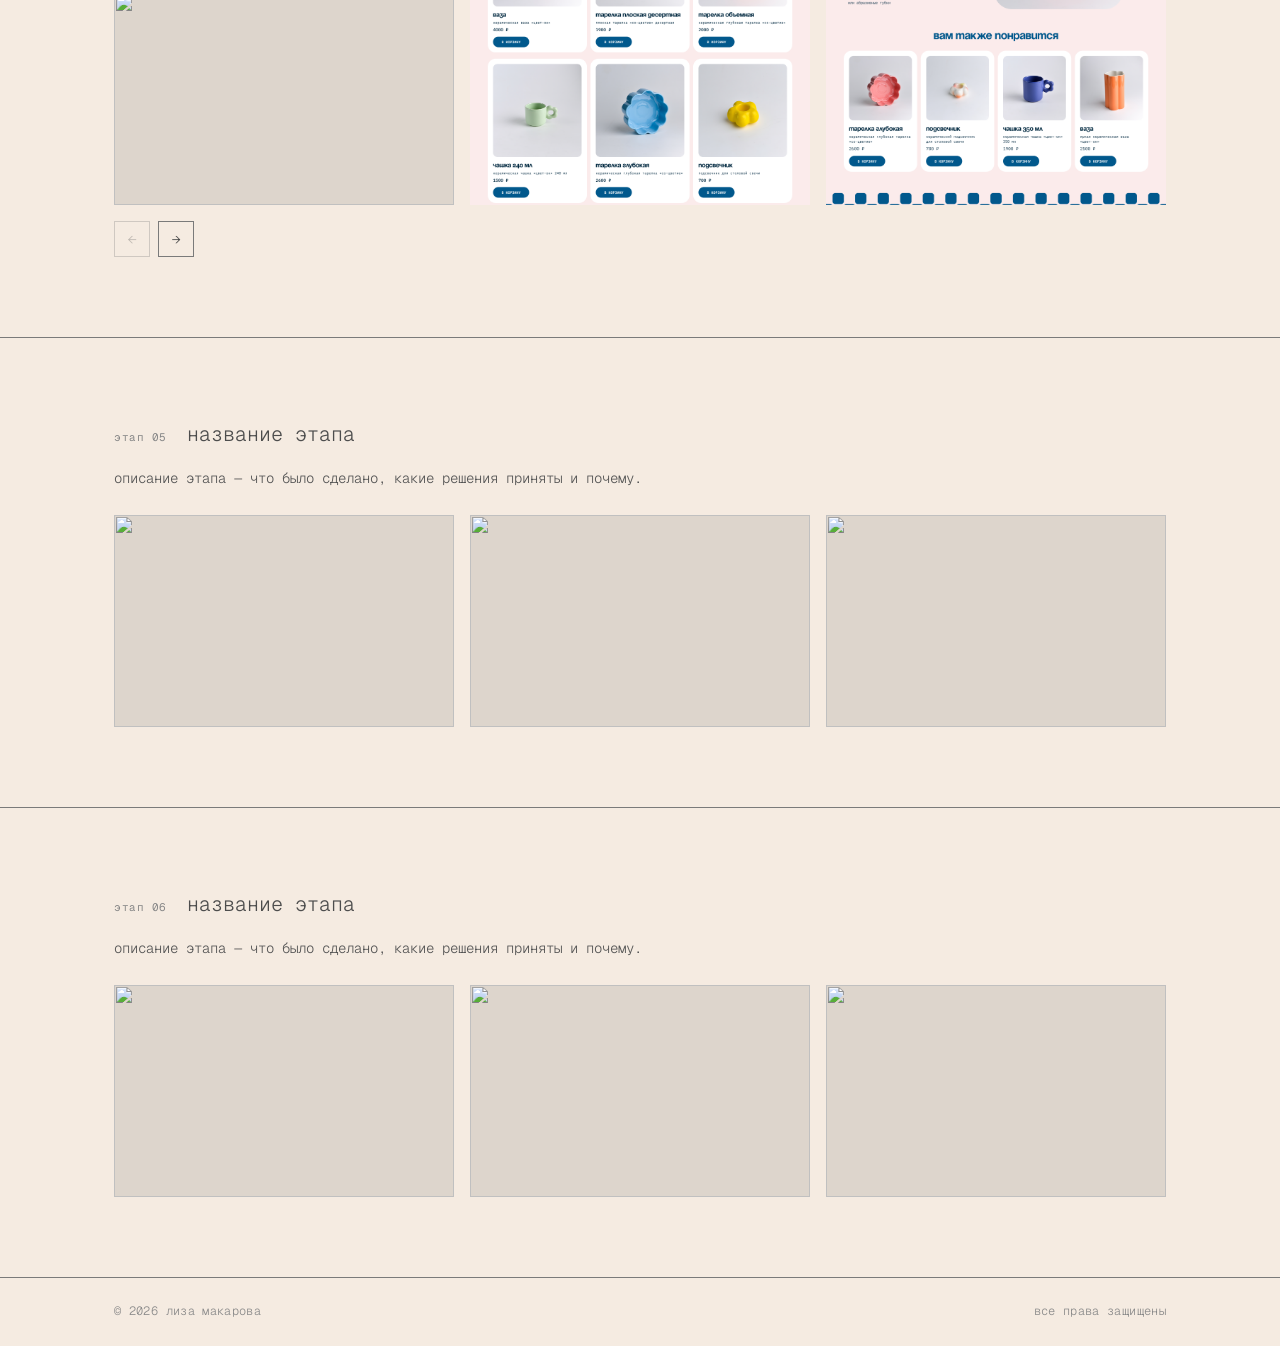
==== commit 196b38f9: "add stage 04 with 14-photo slider and fix slider init for multiple sliders Co-Authored-By: Claude So" ====
--- a/project-oh-keramika/index.html
+++ b/project-oh-keramika/index.html
@@ -748,10 +748,29 @@
           <span class="stage-title">название этапа</span>
         </div>
         <p class="stage-desc">описание этапа — что было сделано, какие решения приняты и почему.</p>
-        <div class="stage-screens">
-          <div class="screen-placeholder"><img src="../images/oh-keramika/04-01.png" alt=""></div>
-          <div class="screen-placeholder"><img src="../images/oh-keramika/04-02.png" alt=""></div>
-          <div class="screen-placeholder"><img src="../images/oh-keramika/04-03.png" alt=""></div>
+        <div class="slider-wrap">
+          <div class="slider-viewport">
+            <div class="slider-track">
+              <div class="screen-placeholder"><img src="../images/oh-keramika/04-01.png" alt=""></div>
+              <div class="screen-placeholder"><img src="../images/oh-keramika/04-02.png" alt=""></div>
+              <div class="screen-placeholder"><img src="../images/oh-keramika/04-03.png" alt=""></div>
+              <div class="screen-placeholder"><img src="../images/oh-keramika/04-04.png" alt=""></div>
+              <div class="screen-placeholder"><img src="../images/oh-keramika/04-05.png" alt=""></div>
+              <div class="screen-placeholder"><img src="../images/oh-keramika/04-06.png" alt=""></div>
+              <div class="screen-placeholder"><img src="../images/oh-keramika/04-07.png" alt=""></div>
+              <div class="screen-placeholder"><img src="../images/oh-keramika/04-08.png" alt=""></div>
+              <div class="screen-placeholder"><img src="../images/oh-keramika/04-09.png" alt=""></div>
+              <div class="screen-placeholder"><img src="../images/oh-keramika/04-10.png" alt=""></div>
+              <div class="screen-placeholder"><img src="../images/oh-keramika/04-11.png" alt=""></div>
+              <div class="screen-placeholder"><img src="../images/oh-keramika/04-12.png" alt=""></div>
+              <div class="screen-placeholder"><img src="../images/oh-keramika/04-13.png" alt=""></div>
+              <div class="screen-placeholder"><img src="../images/oh-keramika/04-14.png" alt=""></div>
+            </div>
+          </div>
+          <div class="slider-controls">
+            <button class="slider-arrow slider-prev" aria-label="назад" disabled>←</button>
+            <button class="slider-arrow slider-next" aria-label="вперёд">→</button>
+          </div>
         </div>
       </div>
     </div>
@@ -912,9 +931,10 @@
       window.addEventListener('resize', function() { setWidths(); update(); });
     }
 
-    // инициализация слайдера этапа 03
-    var stage3Wrap = document.querySelector('.slider-wrap');
-    if (stage3Wrap) initSlider(stage3Wrap);
+    // инициализация всех слайдеров на странице
+    document.querySelectorAll('.slider-wrap').forEach(function(wrap) {
+      initSlider(wrap);
+    });
 
     // мобильный: конвертировать .stage-screens в слайдеры
     if (window.innerWidth <= 768) {
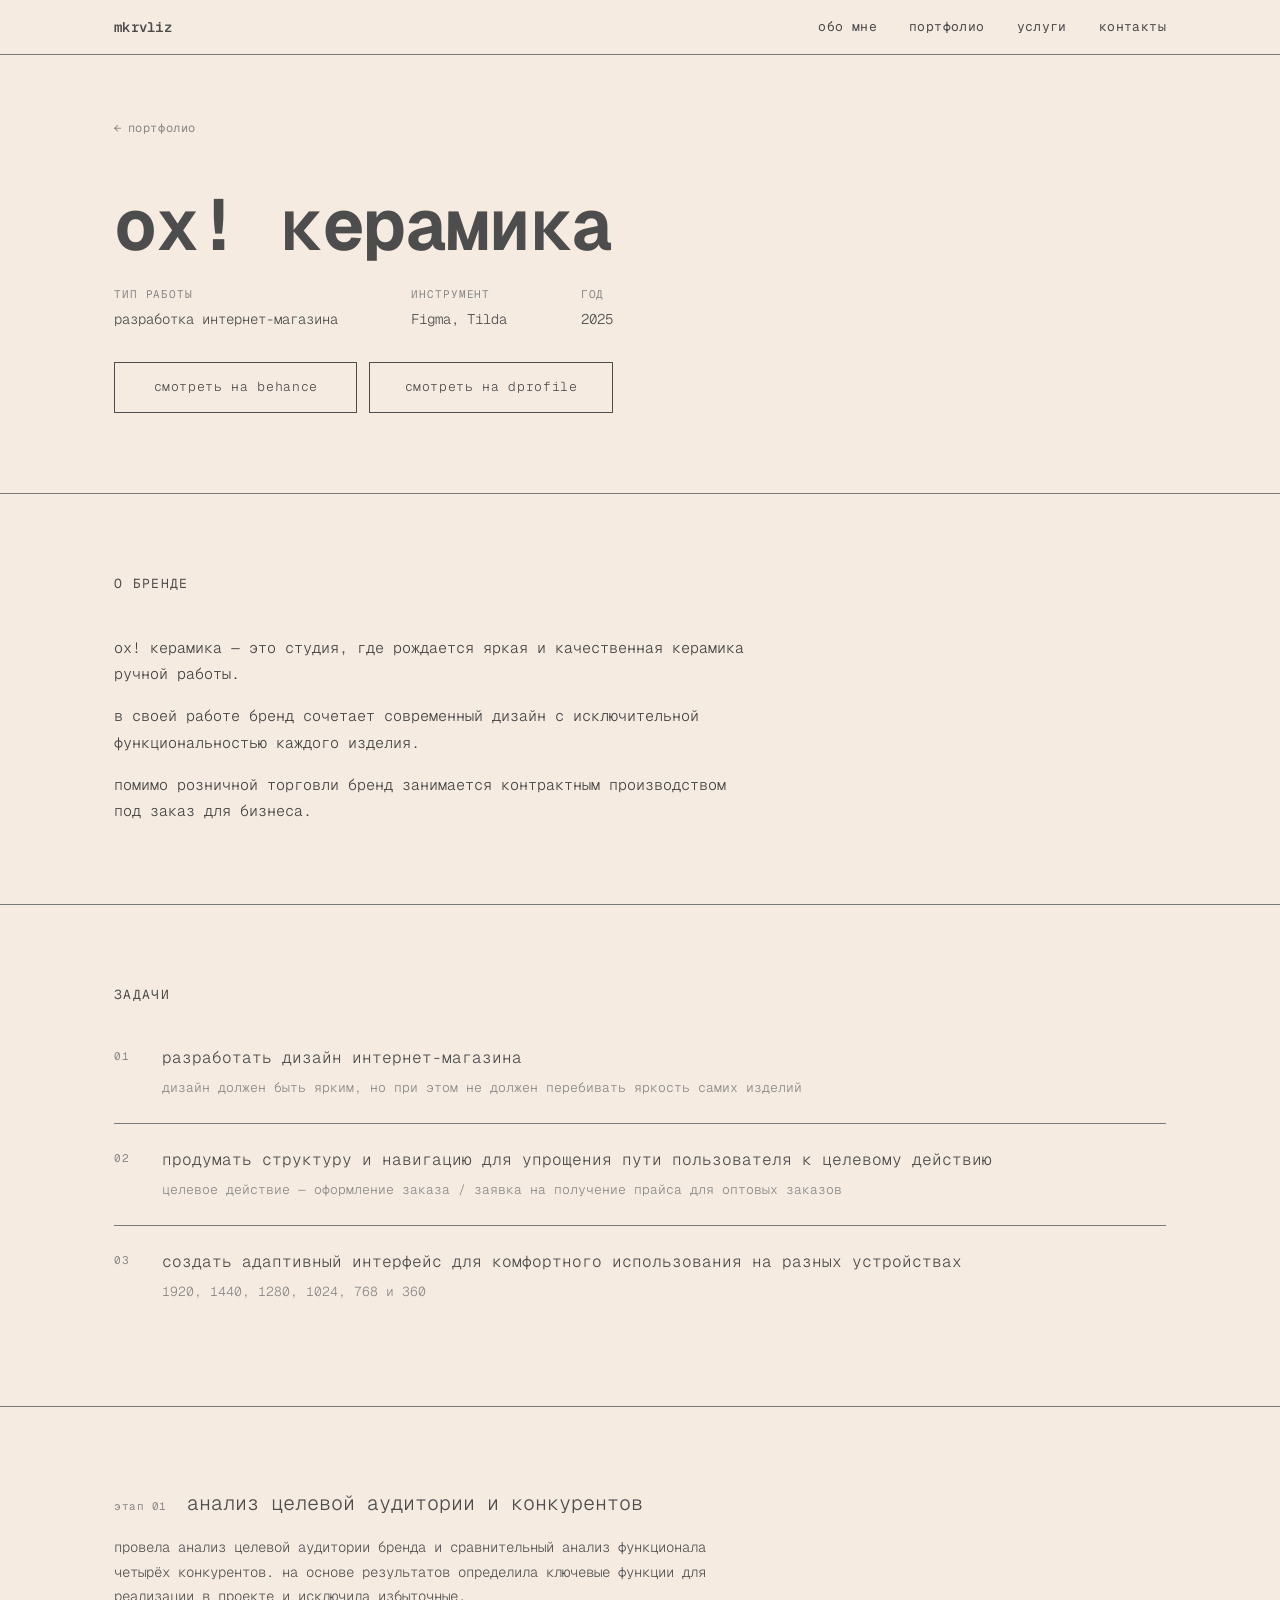
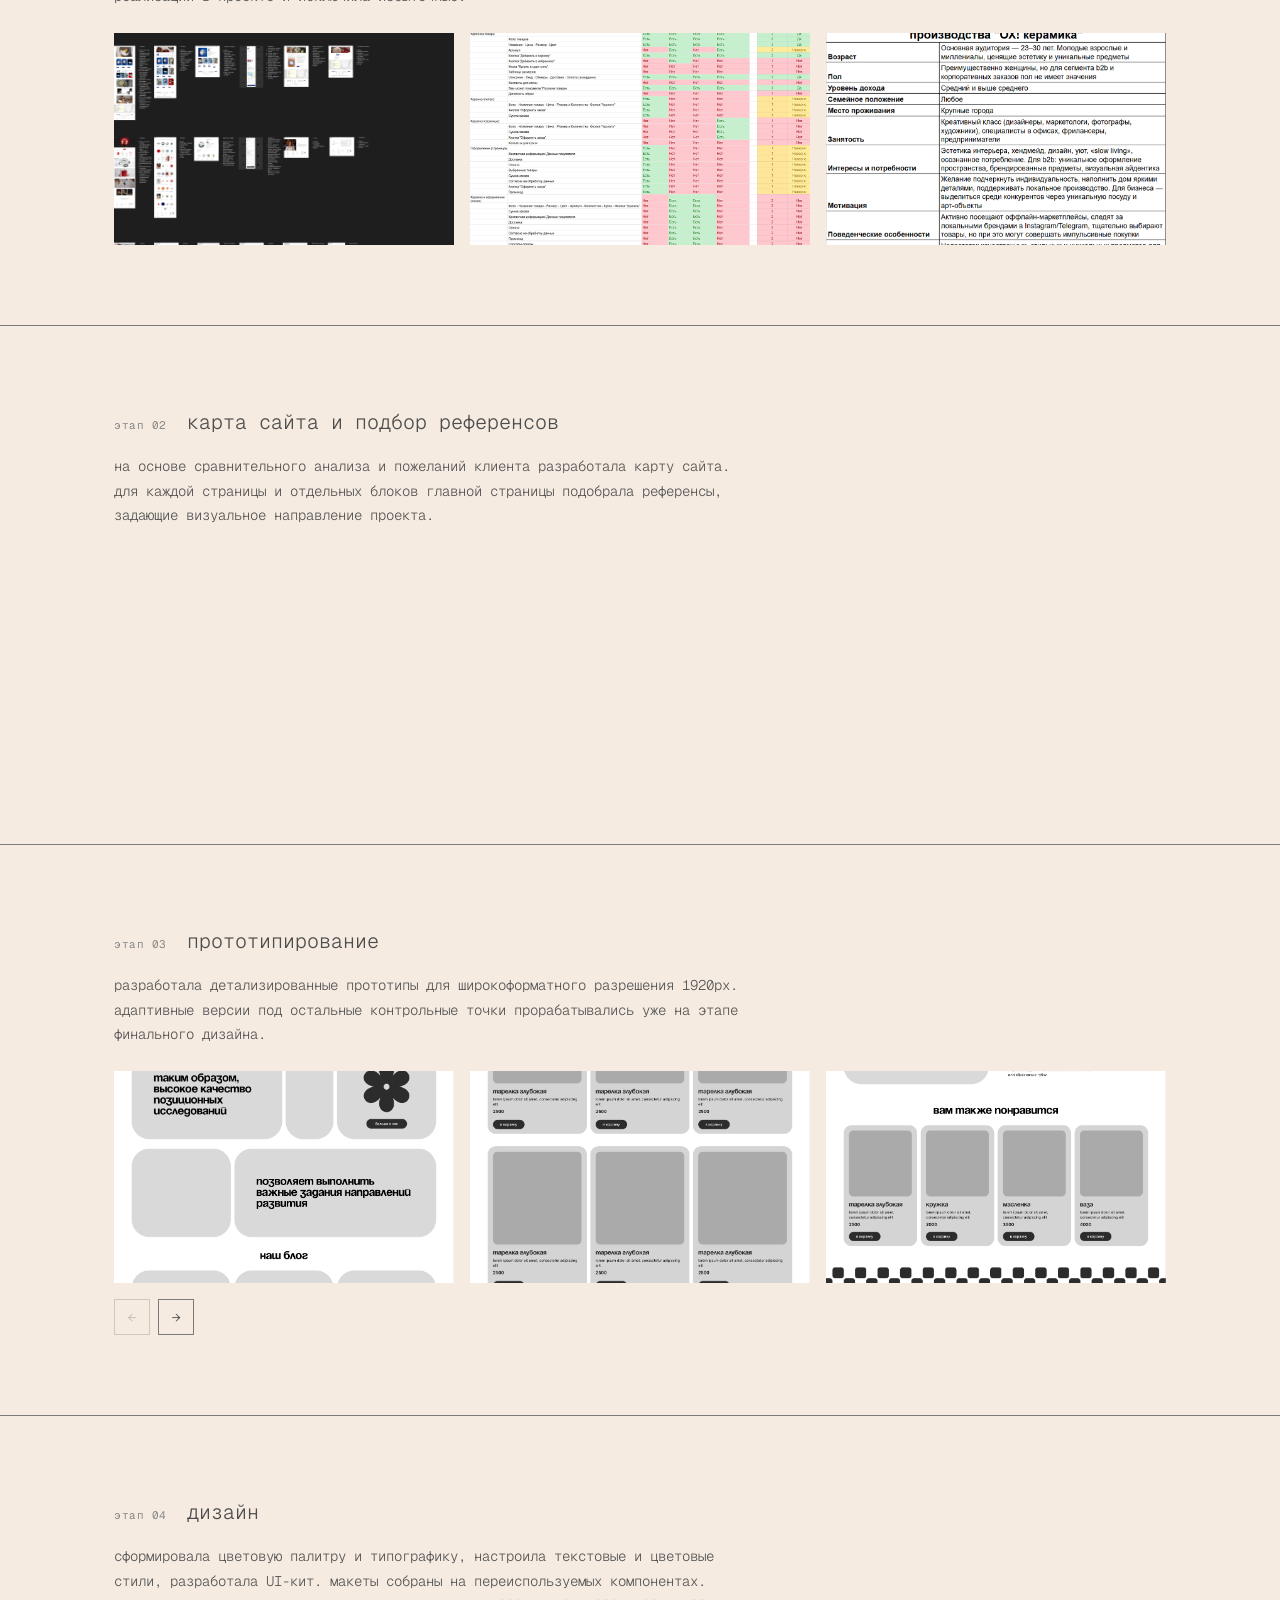
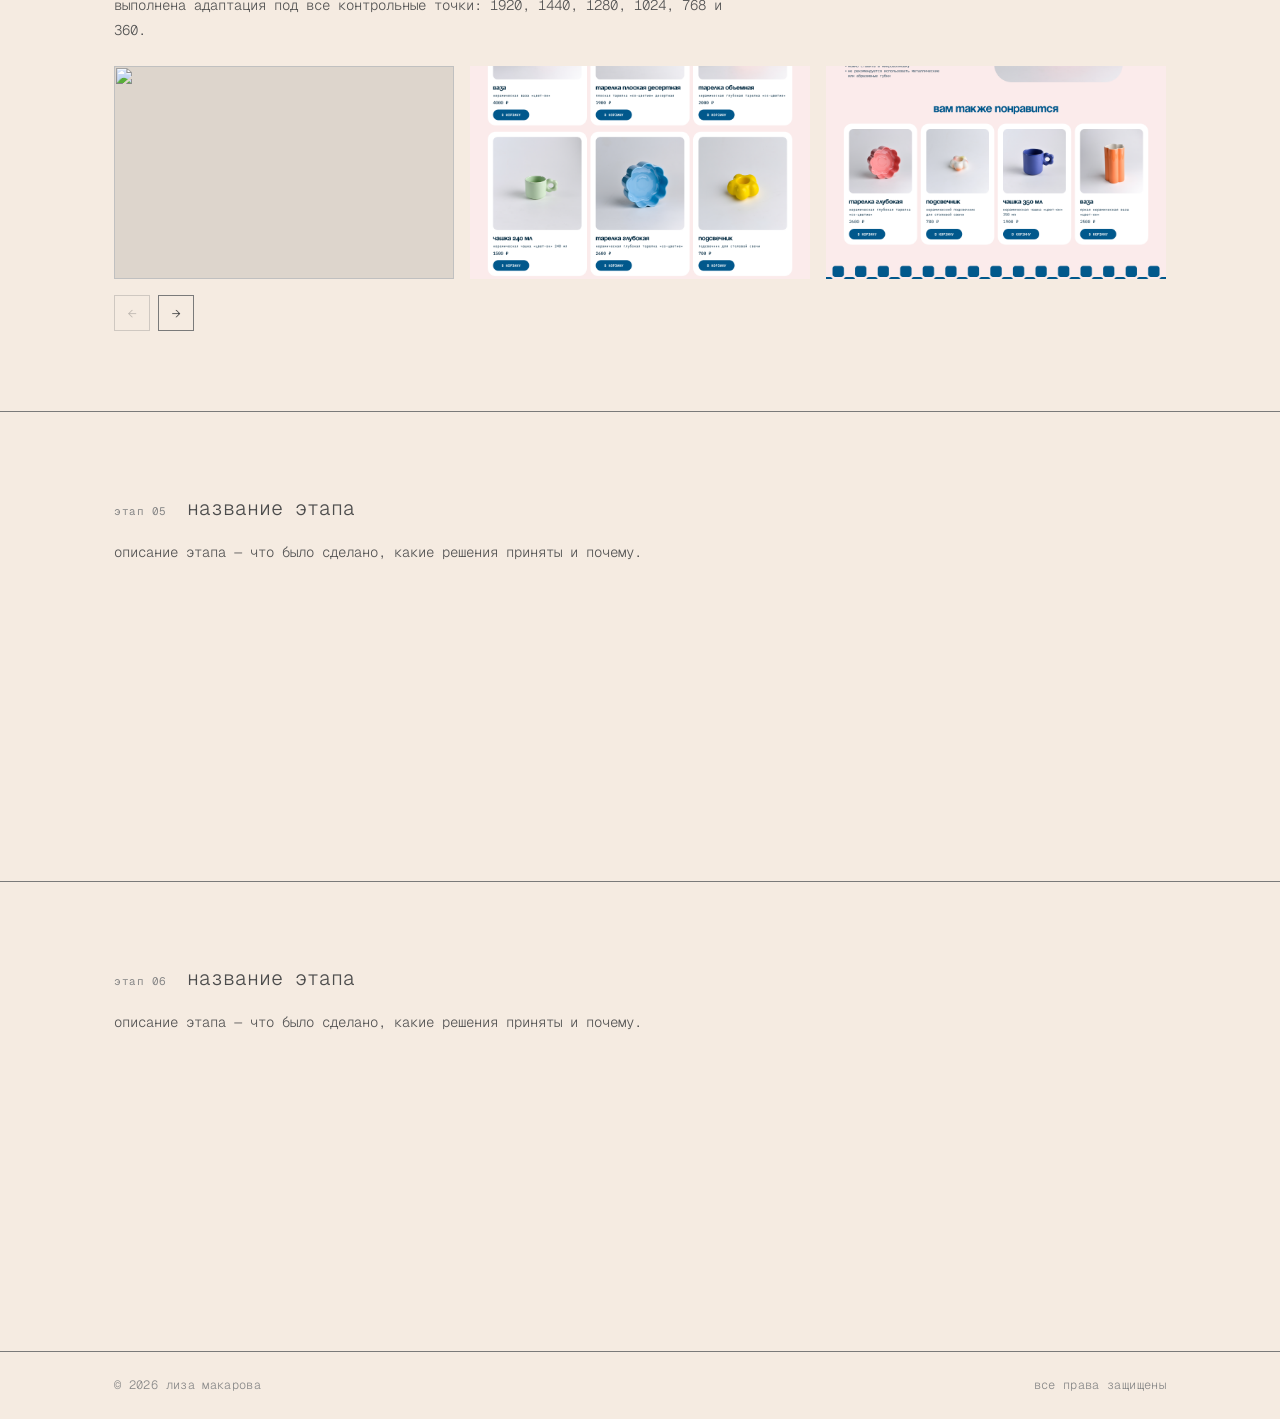
==== commit 8682913d: "update stage 04: title, description, refresh photos 07-14 Co-Authored-By: Claude Sonnet 4.6 <noreply" ====
--- a/project-oh-keramika/index.html
+++ b/project-oh-keramika/index.html
@@ -745,9 +745,9 @@
       <div class="container">
         <div class="stage-header">
           <span class="stage-index">этап 04</span>
-          <span class="stage-title">название этапа</span>
-        </div>
-        <p class="stage-desc">описание этапа — что было сделано, какие решения приняты и почему.</p>
+          <span class="stage-title">дизайн</span>
+        </div>
+        <p class="stage-desc">сформировала цветовую палитру и типографику, настроила текстовые и цветовые стили, разработала UI-кит. макеты собраны на переиспользуемых компонентах. выполнена адаптация под все контрольные точки: 1920, 1440, 1280, 1024, 768 и 360.</p>
         <div class="slider-wrap">
           <div class="slider-viewport">
             <div class="slider-track">
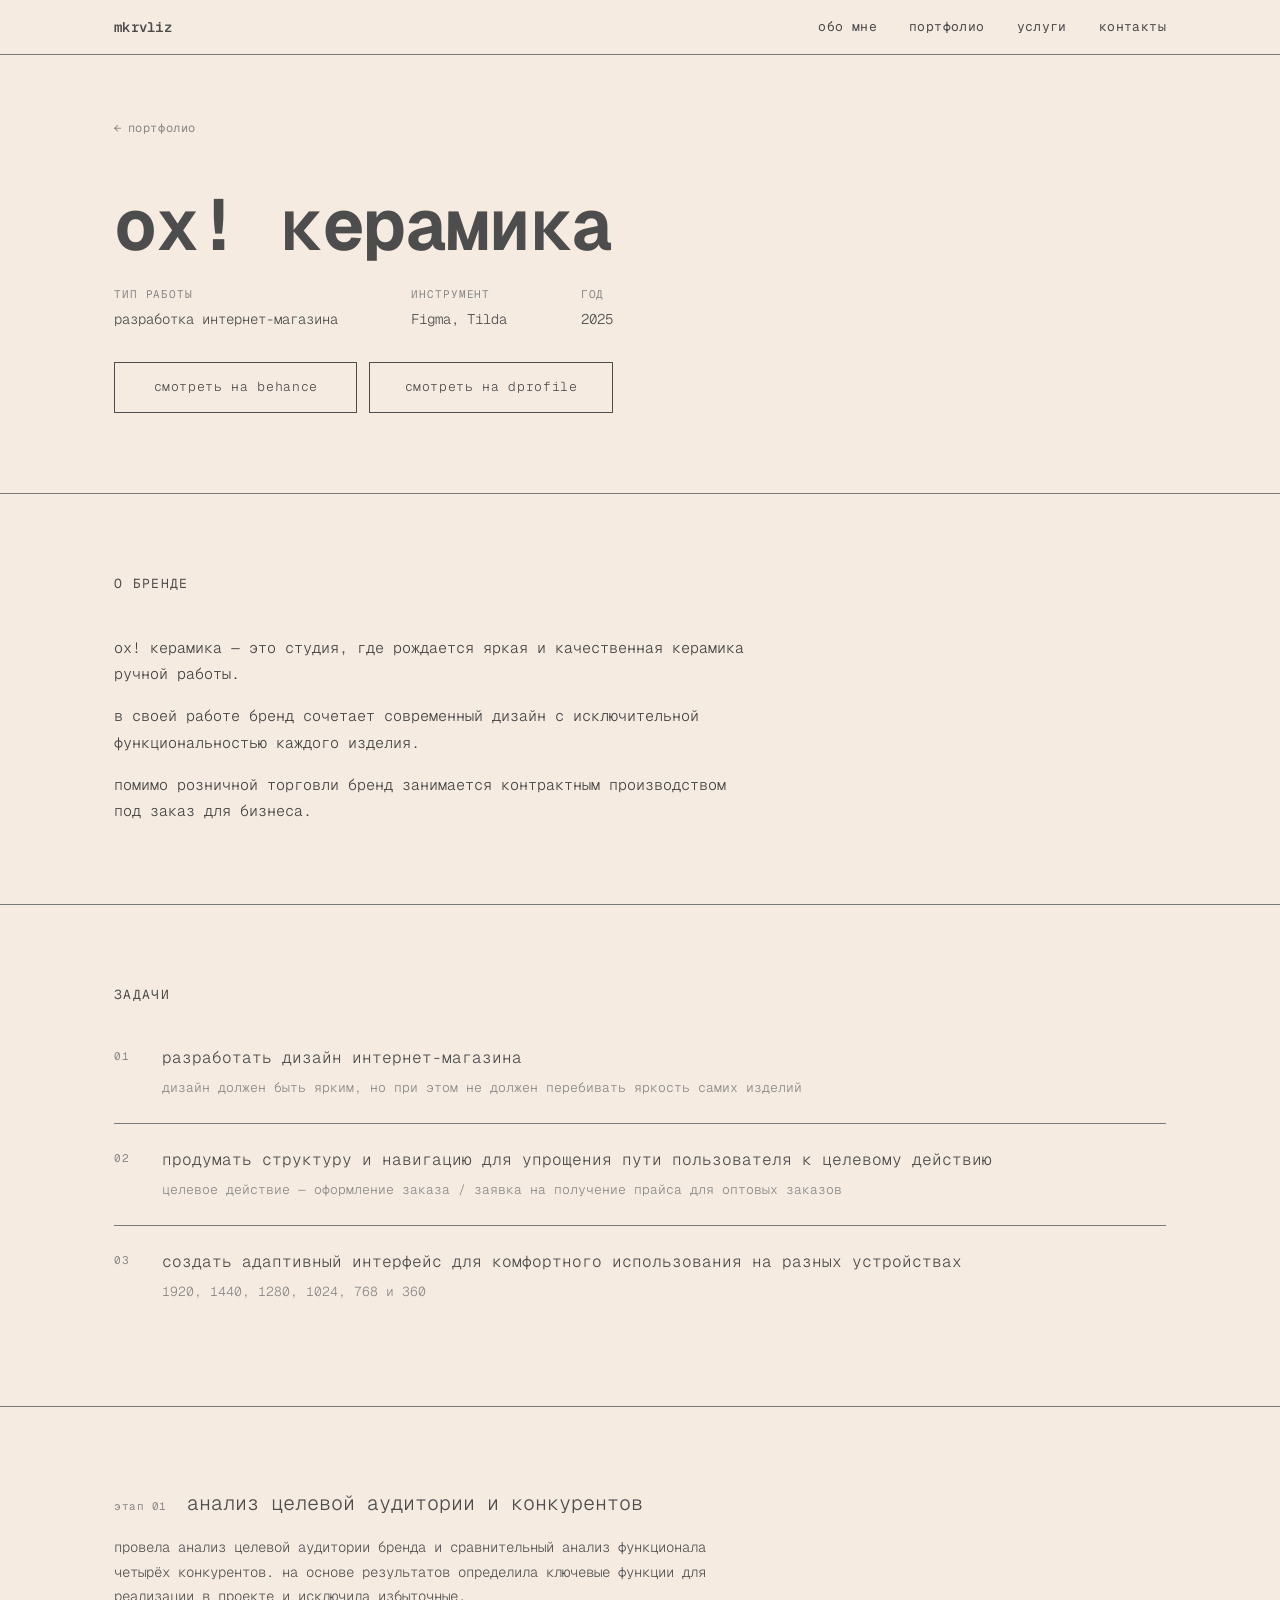
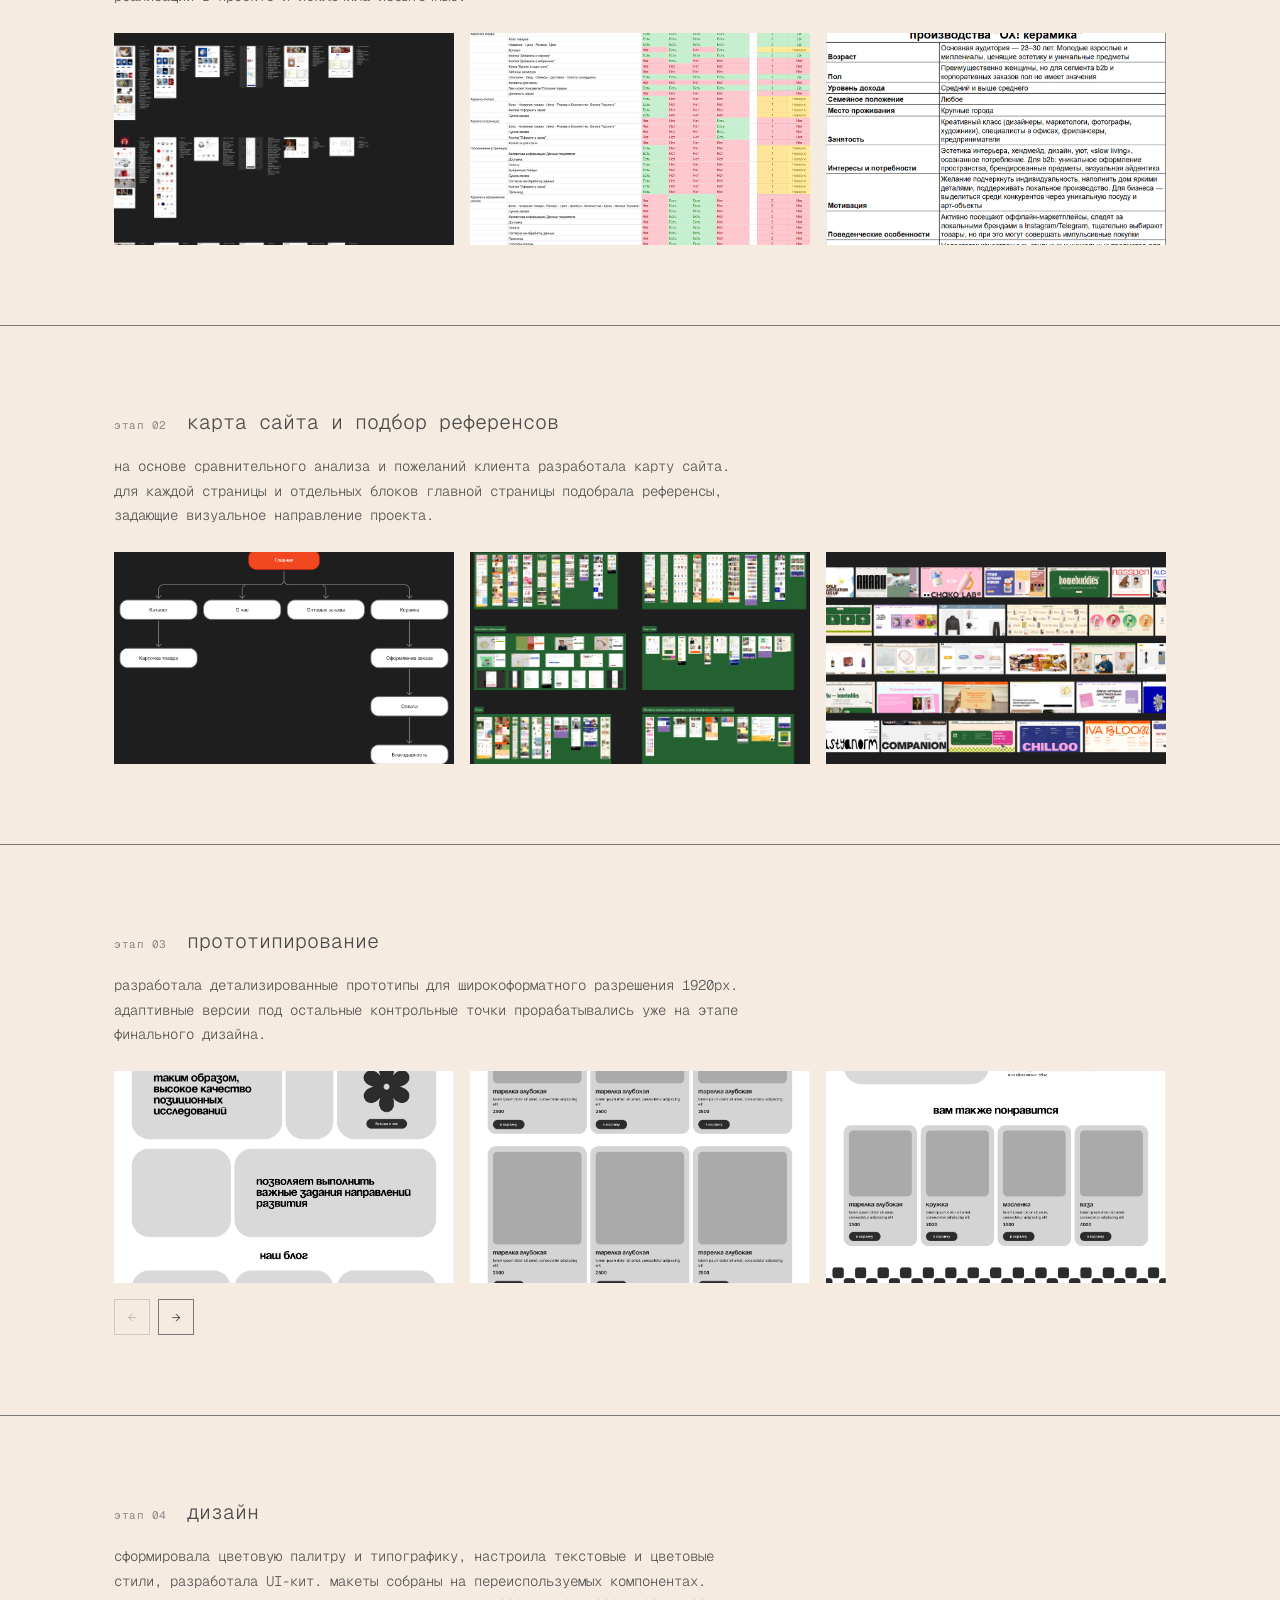
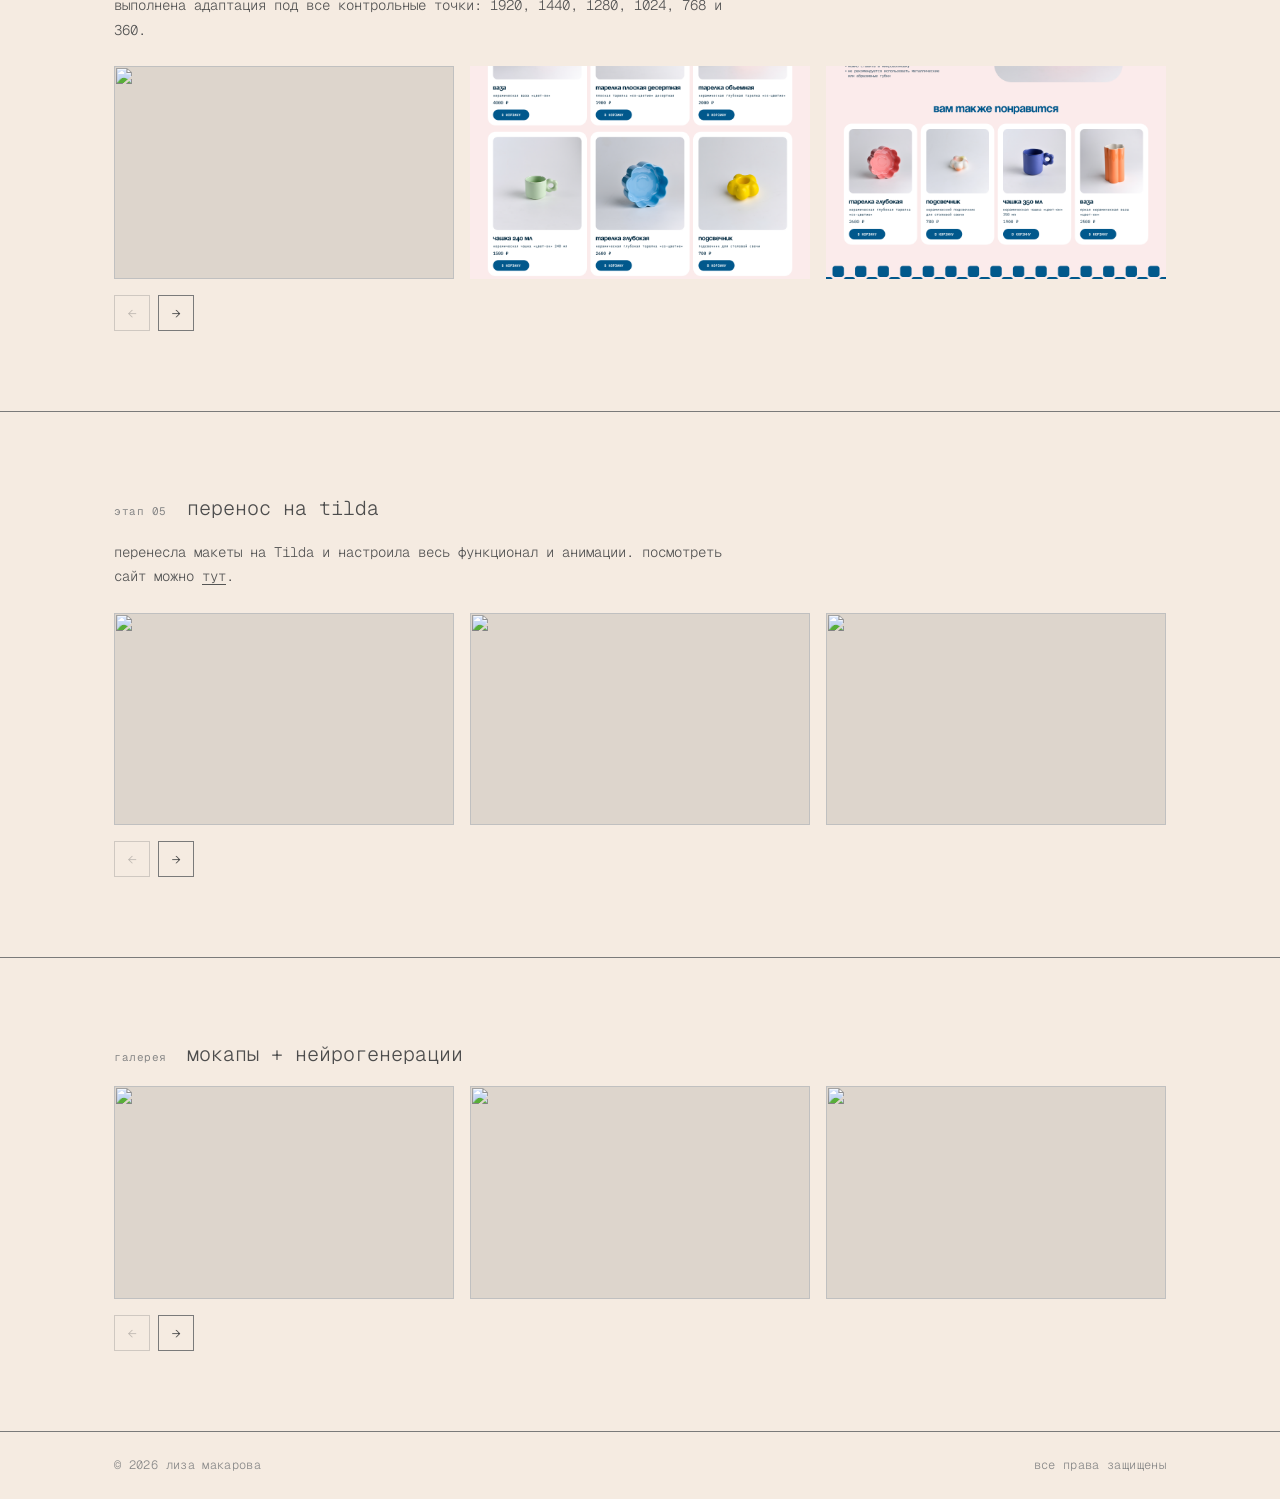
==== commit 652eca98: "refactor: move inline CSS/JS to external files Split embedded styles and scripts into css/common.css" ====
--- a/project-oh-keramika/index.html
+++ b/project-oh-keramika/index.html
@@ -7,578 +7,8 @@
   <link rel="preconnect" href="https://fonts.googleapis.com">
   <link rel="preconnect" href="https://fonts.gstatic.com" crossorigin>
   <link href="https://fonts.googleapis.com/css2?family=Geist+Mono:wght@100..900&display=swap" rel="stylesheet">
-  <style>
-    *, *::before, *::after {
-      box-sizing: border-box;
-      margin: 0;
-      padding: 0;
-    }
-
-    html, body {
-      cursor: url("data:image/svg+xml,%3Csvg xmlns='http://www.w3.org/2000/svg' width='16' height='22' viewBox='0 0 16 22'%3E%3Cpath d='M0 0 L0 18 L4.5 13.5 L7.5 20 L9.5 19 L6.5 12 L12 12 Z' fill='%234D4D4D'/%3E%3C/svg%3E") 0 0, auto;
-    }
-
-    html {
-      scroll-behavior: auto;
-    }
-
-    body {
-      font-family: 'Geist Mono', monospace;
-      font-size: 16px;
-      line-height: 1.6;
-      color: #4D4D4D;
-      background-color: #F5EBE1;
-    }
-
-    a {
-      color: #4D4D4D;
-      text-decoration: none;
-    }
-
-    a:hover {
-      text-decoration: underline;
-      text-underline-offset: 4px;
-      text-decoration-thickness: 0.9px;
-      text-decoration-color: #7A7A7A;
-    }
-
-    .logo:hover {
-      text-decoration: none;
-    }
-
-    .container {
-      max-width: 1100px;
-      margin: 0 auto;
-      padding: 0 24px;
-    }
-
-    section {
-      padding: 80px 0;
-      border-top: 1px solid #7A7A7A;
-    }
-
-    /* ── header ── */
-
-    header {
-      position: sticky;
-      top: 0;
-      background: #F5EBE1;
-      border-bottom: 1px solid #7A7A7A;
-      z-index: 100;
-    }
-
-    header .container {
-      display: flex;
-      align-items: center;
-      justify-content: space-between;
-      padding-top: 16px;
-      padding-bottom: 16px;
-    }
-
-    .logo {
-      font-size: 14px;
-      font-weight: 600;
-      letter-spacing: 0.02em;
-    }
-
-    nav {
-      display: flex;
-      gap: 32px;
-    }
-
-    nav a {
-      font-size: 13px;
-      letter-spacing: 0.03em;
-    }
-
-    /* ── footer ── */
-
-    footer {
-      border-top: 1px solid #7A7A7A;
-      padding: 24px 0;
-    }
-
-    footer .container {
-      display: flex;
-      align-items: center;
-      justify-content: space-between;
-    }
-
-    footer p {
-      font-size: 12px;
-      font-weight: 300;
-      color: #888;
-      letter-spacing: 0.03em;
-    }
-
-    /* ── burger ── */
-
-    .burger {
-      display: none;
-      flex-direction: column;
-      justify-content: center;
-      gap: 6px;
-      background: none;
-      border: none;
-      cursor: pointer;
-      padding: 4px;
-    }
-
-    .burger span {
-      display: block;
-      width: 22px;
-      height: 1.5px;
-      background: #4D4D4D;
-      transition: transform 0.3s ease, opacity 0.3s ease;
-    }
-
-    .burger.open span:nth-child(1) { transform: translateY(7.5px) rotate(45deg); }
-    .burger.open span:nth-child(2) { opacity: 0; }
-    .burger.open span:nth-child(3) { transform: translateY(-7.5px) rotate(-45deg); }
-
-    .mobile-menu {
-      display: none;
-    }
-
-    /* ── project hero ── */
-
-    #project-hero {
-      border-top: none;
-      padding: 64px 0 80px;
-    }
-
-    .back-link {
-      display: flex;
-      align-items: center;
-      gap: 6px;
-      font-size: 12px;
-      letter-spacing: 0.05em;
-      color: #888;
-      margin-bottom: 48px;
-    }
-
-    .back-link:hover {
-      color: #4D4D4D;
-      text-decoration: none;
-    }
-
-    .back-arrow {
-      display: inline-block;
-      transition: transform 0.2s ease;
-    }
-
-    .back-link:hover .back-arrow {
-      transform: translateX(-4px);
-    }
-
-    .project-title {
-      font-size: clamp(32px, 6vw, 72px);
-      font-weight: 700;
-      line-height: 1.05;
-      letter-spacing: -0.02em;
-      margin-bottom: 24px;
-    }
-
-    .project-meta {
-      display: flex;
-      justify-content: space-between;
-      flex-wrap: wrap;
-      gap: 16px;
-      margin-bottom: 32px;
-    }
-
-    .project-meta-item {
-      display: flex;
-      flex-direction: column;
-      gap: 4px;
-    }
-
-    .meta-label {
-      font-size: 11px;
-      font-weight: 400;
-      letter-spacing: 0.08em;
-      text-transform: uppercase;
-      color: #888;
-    }
-
-    .meta-value {
-      font-size: 14px;
-      font-weight: 300;
-    }
-
-    .project-header-content {
-      display: inline-flex;
-      flex-direction: column;
-      align-items: stretch;
-    }
-
-    .project-links {
-      display: grid;
-      grid-template-columns: 1fr 1fr;
-      gap: 12px;
-    }
-
-    .project-link-btn {
-      display: flex;
-      align-items: center;
-      justify-content: center;
-      padding: 14px 24px;
-      border: 1px solid #4D4D4D;
-      font-family: inherit;
-      font-size: 13px;
-      font-weight: 300;
-      letter-spacing: 0.05em;
-      color: #4D4D4D;
-      text-decoration: none;
-      transition: background 0.2s ease, color 0.2s ease;
-    }
-
-    .project-link-btn:hover {
-      background: #4D4D4D;
-      color: #F5EBE1;
-      text-decoration: none;
-    }
-
-    /* ── section headings ── */
-
-    .section-heading {
-      font-size: 13px;
-      font-weight: 400;
-      letter-spacing: 0.1em;
-      text-transform: uppercase;
-      margin-bottom: 40px;
-    }
-
-    /* ── about brand ── */
-
-    #project-about .about-text {
-      max-width: 640px;
-      display: flex;
-      flex-direction: column;
-      gap: 16px;
-    }
-
-    #project-about p {
-      font-size: 15px;
-      font-weight: 300;
-      line-height: 1.75;
-      color: #444;
-    }
-
-    /* ── tasks ── */
-
-    .tasks-list {
-      list-style: none;
-      display: flex;
-      flex-direction: column;
-    }
-
-    .task-item {
-      border-top: 1px solid #7A7A7A;
-      padding: 24px 0;
-      display: flex;
-      gap: 24px;
-    }
-
-    .task-item:first-child {
-      border-top: none;
-      padding-top: 0;
-    }
-
-    .task-index {
-      font-size: 11px;
-      font-weight: 400;
-      letter-spacing: 0.05em;
-      color: #888;
-      min-width: 24px;
-      flex-shrink: 0;
-      padding-top: 2px;
-    }
-
-    .task-body {
-      display: flex;
-      flex-direction: column;
-      gap: 8px;
-    }
-
-    .task-name {
-      font-size: 16px;
-      font-weight: 300;
-      line-height: 1.5;
-    }
-
-    .task-note {
-      font-size: 13px;
-      font-weight: 300;
-      color: #888;
-      line-height: 1.6;
-    }
-
-    /* ── stages ── */
-
-    .stage {
-      padding: 80px 0;
-      border-top: 1px solid #7A7A7A;
-    }
-
-    .stage-header {
-      display: flex;
-      align-items: baseline;
-      gap: 20px;
-      margin-bottom: 16px;
-    }
-
-    .stage-index {
-      font-size: 11px;
-      font-weight: 400;
-      letter-spacing: 0.05em;
-      color: #888;
-      flex-shrink: 0;
-    }
-
-    .stage-title {
-      font-size: 20px;
-      font-weight: 300;
-    }
-
-    .stage-desc {
-      font-size: 14px;
-      font-weight: 300;
-      line-height: 1.75;
-      color: #555;
-      max-width: 640px;
-      margin-bottom: 24px;
-    }
-
-    .stage-screens {
-      display: grid;
-      grid-template-columns: repeat(3, 1fr);
-      gap: 16px;
-    }
-
-    .screen-placeholder {
-      width: 100%;
-      aspect-ratio: 16 / 10;
-      background-color: #DDD5CC;
-      display: flex;
-      align-items: center;
-      justify-content: center;
-      opacity: 0;
-      transform: translateY(20px);
-      transition: opacity 0.5s ease, transform 0.5s ease;
-    }
-
-    .screen-placeholder.visible {
-      opacity: 1;
-      transform: translateY(0);
-    }
-
-    .screen-placeholder img {
-      width: 100%;
-      height: 100%;
-      object-fit: cover;
-      display: block;
-      cursor: zoom-in;
-    }
-
-    /* ── slider ── */
-
-    .slider-wrap {
-      position: relative;
-    }
-
-    .slider-viewport {
-      overflow: hidden;
-    }
-
-    .slider-track {
-      display: flex;
-      gap: 16px;
-      transition: transform 0.35s ease;
-    }
-
-    .slider-track .screen-placeholder {
-      flex: 0 0 auto;
-    }
-
-    .slider-controls {
-      display: flex;
-      gap: 8px;
-      margin-top: 16px;
-    }
-
-    .slider-arrow {
-      background: none;
-      border: 1px solid #7A7A7A;
-      color: #4D4D4D;
-      font-family: inherit;
-      font-size: 14px;
-      font-weight: 300;
-      width: 36px;
-      height: 36px;
-      display: flex;
-      align-items: center;
-      justify-content: center;
-      cursor: pointer;
-      transition: background 0.2s ease, color 0.2s ease;
-    }
-
-    .slider-arrow:hover:not(:disabled) {
-      background: #4D4D4D;
-      color: #F5EBE1;
-    }
-
-    .slider-arrow:disabled {
-      opacity: 0.3;
-      cursor: default;
-    }
-
-    /* ── lightbox ── */
-
-    .lightbox {
-      display: none;
-      position: fixed;
-      inset: 0;
-      background: rgba(0, 0, 0, 0.88);
-      z-index: 200;
-      align-items: center;
-      justify-content: center;
-    }
-
-    .lightbox.open {
-      display: flex;
-    }
-
-    .lightbox img {
-      max-width: 90vw;
-      max-height: 90vh;
-      object-fit: contain;
-      display: block;
-      cursor: crosshair;
-    }
-
-    .lightbox-magnifier {
-      position: fixed;
-      width: 300px;
-      height: 190px;
-      border: 1px solid rgba(255, 255, 255, 0.5);
-      pointer-events: none;
-      display: none;
-      background-repeat: no-repeat;
-      z-index: 210;
-      box-shadow: 0 0 0 1px rgba(0,0,0,0.3);
-    }
-
-    .lightbox-close {
-      position: fixed;
-      top: 20px;
-      right: 24px;
-      background: none;
-      border: none;
-      color: #fff;
-      font-size: 28px;
-      font-weight: 300;
-      line-height: 1;
-      cursor: pointer;
-      opacity: 0.7;
-      transition: opacity 0.2s ease;
-      font-family: inherit;
-    }
-
-    .lightbox-close:hover {
-      opacity: 1;
-    }
-
-    .lightbox-prev,
-    .lightbox-next {
-      position: fixed;
-      top: 50%;
-      transform: translateY(-50%);
-      background: none;
-      border: none;
-      color: #fff;
-      font-size: 28px;
-      font-weight: 300;
-      line-height: 1;
-      cursor: pointer;
-      opacity: 0.7;
-      transition: opacity 0.2s ease;
-      font-family: inherit;
-      padding: 16px;
-    }
-
-    .lightbox-prev { left: 16px; }
-    .lightbox-next { right: 16px; }
-
-    .lightbox-prev:hover,
-    .lightbox-next:hover {
-      opacity: 1;
-    }
-
-    /* ── responsive ── */
-
-    @media (max-width: 1024px) {
-      section, .stage {
-        padding: 48px 0;
-      }
-
-      nav { display: none; }
-      .burger { display: flex; }
-
-      .mobile-menu {
-        display: flex;
-        position: fixed;
-        top: 0; left: 0;
-        width: 100%; height: 100%;
-        background: #F5EBE1;
-        z-index: 99;
-        flex-direction: column;
-        align-items: center;
-        justify-content: center;
-        transform: translateY(-100%);
-        transition: transform 0.3s ease;
-      }
-
-      .mobile-menu.open { transform: translateY(0); }
-
-      .mobile-nav {
-        display: flex;
-        flex-direction: column;
-        align-items: center;
-        gap: 36px;
-      }
-
-      .mobile-nav a {
-        font-size: 20px;
-        letter-spacing: 0.04em;
-        color: #4D4D4D;
-      }
-
-      .section-heading { margin-bottom: 32px; }
-
-      footer .container {
-        flex-direction: column;
-        align-items: flex-start;
-        gap: 8px;
-      }
-
-      #project-hero { padding: 40px 0 48px; }
-    }
-
-    @media (max-width: 768px) {
-      .stage-screens {
-        grid-template-columns: 1fr;
-        gap: 12px;
-      }
-
-      .project-meta { gap: 20px; }
-    }
-
-    @media (max-width: 480px) {
-      section, .stage { padding: 40px 0; }
-      .stage-screens { grid-template-columns: 1fr; }
-    }
-  </style>
+  <link rel="stylesheet" href="../css/common.css">
+  <link rel="stylesheet" href="../css/project.css">
 </head>
 <body>
 
@@ -779,28 +209,51 @@
       <div class="container">
         <div class="stage-header">
           <span class="stage-index">этап 05</span>
-          <span class="stage-title">название этапа</span>
-        </div>
-        <p class="stage-desc">описание этапа — что было сделано, какие решения приняты и почему.</p>
-        <div class="stage-screens">
-          <div class="screen-placeholder"><img src="../images/oh-keramika/05-01.png" alt=""></div>
-          <div class="screen-placeholder"><img src="../images/oh-keramika/05-02.png" alt=""></div>
-          <div class="screen-placeholder"><img src="../images/oh-keramika/05-03.png" alt=""></div>
-        </div>
-      </div>
-    </div>
-
-    <div class="stage">
-      <div class="container">
-        <div class="stage-header">
-          <span class="stage-index">этап 06</span>
-          <span class="stage-title">название этапа</span>
-        </div>
-        <p class="stage-desc">описание этапа — что было сделано, какие решения приняты и почему.</p>
-        <div class="stage-screens">
-          <div class="screen-placeholder"><img src="../images/oh-keramika/06-01.png" alt=""></div>
-          <div class="screen-placeholder"><img src="../images/oh-keramika/06-02.png" alt=""></div>
-          <div class="screen-placeholder"><img src="../images/oh-keramika/06-03.png" alt=""></div>
+          <span class="stage-title">перенос на tilda</span>
+        </div>
+        <p class="stage-desc">перенесла макеты на Tilda и настроила весь функционал и анимации. посмотреть сайт можно <a href="https://ohkeramika.ru/" target="_blank" rel="noopener" style="text-decoration: underline; text-underline-offset: 3px; text-decoration-thickness: 1px; color: inherit;">тут</a>.</p>
+        <div class="slider-wrap">
+          <div class="slider-viewport">
+            <div class="slider-track">
+              <div class="screen-placeholder"><img src="../images/oh-keramika/05-01.png" alt=""></div>
+              <div class="screen-placeholder"><img src="../images/oh-keramika/05-02.png" alt=""></div>
+              <div class="screen-placeholder"><img src="../images/oh-keramika/05-03.png" alt=""></div>
+              <div class="screen-placeholder"><img src="../images/oh-keramika/05-04.png" alt=""></div>
+              <div class="screen-placeholder"><img src="../images/oh-keramika/05-05.png" alt=""></div>
+            </div>
+          </div>
+          <div class="slider-controls">
+            <button class="slider-arrow slider-prev" aria-label="назад" disabled>←</button>
+            <button class="slider-arrow slider-next" aria-label="вперёд">→</button>
+          </div>
+        </div>
+      </div>
+    </div>
+
+    <div class="stage">
+      <div class="container">
+        <div class="stage-header">
+          <span class="stage-index">галерея</span>
+          <span class="stage-title">мокапы + нейрогенерации</span>
+        </div>
+        <div class="slider-wrap">
+          <div class="slider-viewport">
+            <div class="slider-track">
+              <div class="screen-placeholder"><img src="../images/oh-keramika/06-01.png" alt=""></div>
+              <div class="screen-placeholder"><img src="../images/oh-keramika/06-02.png" alt=""></div>
+              <div class="screen-placeholder"><img src="../images/oh-keramika/06-03.png" alt=""></div>
+              <div class="screen-placeholder"><img src="../images/oh-keramika/06-04.png" alt=""></div>
+              <div class="screen-placeholder"><img src="../images/oh-keramika/06-05.png" alt=""></div>
+              <div class="screen-placeholder"><img src="../images/oh-keramika/06-06.png" alt=""></div>
+              <div class="screen-placeholder"><img src="../images/oh-keramika/06-07.png" alt=""></div>
+              <div class="screen-placeholder"><img src="../images/oh-keramika/06-08.png" alt=""></div>
+              <div class="screen-placeholder"><img src="../images/oh-keramika/06-09.png" alt=""></div>
+            </div>
+          </div>
+          <div class="slider-controls">
+            <button class="slider-arrow slider-prev" aria-label="назад" disabled>←</button>
+            <button class="slider-arrow slider-next" aria-label="вперёд">→</button>
+          </div>
         </div>
       </div>
     </div>
@@ -824,217 +277,7 @@
     </div>
   </footer>
 
-  <script>
-    // burger menu
-    var burgerBtn  = document.getElementById('burger-btn');
-    var mobileMenu = document.getElementById('mobile-menu');
-
-    burgerBtn.addEventListener('click', function() {
-      var isOpen = burgerBtn.classList.toggle('open');
-      mobileMenu.classList.toggle('open', isOpen);
-      burgerBtn.setAttribute('aria-expanded', isOpen);
-      document.body.style.overflow = isOpen ? 'hidden' : '';
-    });
-
-    mobileMenu.querySelectorAll('a').forEach(function(link) {
-      link.addEventListener('click', function() {
-        burgerBtn.classList.remove('open');
-        mobileMenu.classList.remove('open');
-        burgerBtn.setAttribute('aria-expanded', 'false');
-        document.body.style.overflow = '';
-      });
-    });
-
-    // fade-in screens on scroll
-    var observer = new IntersectionObserver(function(entries) {
-      entries.forEach(function(entry) {
-        if (entry.isIntersecting) {
-          entry.target.classList.add('visible');
-          observer.unobserve(entry.target);
-        }
-      });
-    }, { threshold: 0.1 });
-
-    document.querySelectorAll('.screen-placeholder').forEach(function(el, i) {
-      el.style.transitionDelay = (i % 3) * 80 + 'ms';
-      observer.observe(el);
-    });
-
-    // lightbox
-    var lightbox      = document.getElementById('lightbox');
-    var lightboxImg   = document.getElementById('lightbox-img');
-    var lightboxClose = document.getElementById('lightbox-close');
-    var lightboxPrev  = document.getElementById('lightbox-prev');
-    var lightboxNext  = document.getElementById('lightbox-next');
-
-    var stageImgs = [];
-    var currentIndex = 0;
-
-    function openLightbox(imgs, index) {
-      stageImgs = imgs;
-      currentIndex = index;
-      lightboxImg.src = stageImgs[currentIndex].src;
-      lightbox.classList.add('open');
-      document.body.style.overflow = 'hidden';
-    }
-
-    // слайдер: общая функция инициализации
-    function initSlider(wrap) {
-      var viewport = wrap.querySelector('.slider-viewport');
-      var track    = wrap.querySelector('.slider-track');
-      var items    = Array.from(track.querySelectorAll('.screen-placeholder'));
-      var prevBtn  = wrap.querySelector('.slider-prev');
-      var nextBtn  = wrap.querySelector('.slider-next');
-      var gap      = 16;
-      var current  = 0;
-      var total    = items.length;
-
-      function getVisible() { return window.innerWidth <= 768 ? 1 : 3; }
-
-      function itemWidth() {
-        var v = getVisible();
-        return (viewport.offsetWidth - gap * (v - 1)) / v;
-      }
-
-      function setWidths() {
-        var w = itemWidth();
-        items.forEach(function(el) { el.style.width = w + 'px'; });
-      }
-
-      function update() {
-        var v = getVisible();
-        if (current > total - v) current = Math.max(0, total - v);
-        track.style.transform = 'translateX(-' + (current * (itemWidth() + gap)) + 'px)';
-        prevBtn.disabled = current === 0;
-        nextBtn.disabled = current >= total - v;
-      }
-
-      // при переходе вперёд — плавно проявляем новый элемент
-      function revealAt(idx) {
-        if (items[idx] && !items[idx].classList.contains('visible')) {
-          items[idx].style.transitionDelay = '0ms';
-          items[idx].classList.add('visible');
-        }
-      }
-
-      prevBtn.addEventListener('click', function() { if (current > 0) { current--; update(); } });
-      nextBtn.addEventListener('click', function() {
-        var v = getVisible();
-        if (current < total - v) {
-          current++;
-          update();
-          revealAt(current + v - 1);
-        }
-      });
-
-      setWidths(); update();
-      window.addEventListener('resize', function() { setWidths(); update(); });
-    }
-
-    // инициализация всех слайдеров на странице
-    document.querySelectorAll('.slider-wrap').forEach(function(wrap) {
-      initSlider(wrap);
-    });
-
-    // мобильный: конвертировать .stage-screens в слайдеры
-    if (window.innerWidth <= 768) {
-      document.querySelectorAll('.stage-screens').forEach(function(screens) {
-        var items = Array.from(screens.querySelectorAll('.screen-placeholder'));
-        if (items.length === 0) return;
-
-        var wrap     = document.createElement('div'); wrap.className = 'slider-wrap';
-        var viewport = document.createElement('div'); viewport.className = 'slider-viewport';
-        var track    = document.createElement('div'); track.className = 'slider-track';
-
-        items.forEach(function(item) { track.appendChild(item); });
-        viewport.appendChild(track);
-        wrap.appendChild(viewport);
-
-        var controls = document.createElement('div'); controls.className = 'slider-controls';
-        var pBtn = document.createElement('button');
-        pBtn.className = 'slider-arrow slider-prev';
-        pBtn.setAttribute('aria-label', 'назад');
-        pBtn.disabled = true;
-        pBtn.textContent = '←';
-        var nBtn = document.createElement('button');
-        nBtn.className = 'slider-arrow slider-next';
-        nBtn.setAttribute('aria-label', 'вперёд');
-        nBtn.textContent = '→';
-        controls.appendChild(pBtn);
-        controls.appendChild(nBtn);
-        wrap.appendChild(controls);
-
-        screens.parentNode.replaceChild(wrap, screens);
-        initSlider(wrap);
-      });
-    }
-
-    // magnifier (только на устройствах без тача)
-    var magnifier = document.getElementById('lightbox-magnifier');
-    var isTouch   = 'ontouchstart' in window || navigator.maxTouchPoints > 0;
-
-    if (!isTouch) {
-      var mw = 300, mh = 190, zoom = 2.5;
-
-      lightboxImg.addEventListener('mousemove', function(e) {
-        var rect = lightboxImg.getBoundingClientRect();
-        var x = e.clientX - rect.left;
-        var y = e.clientY - rect.top;
-        if (x < 0 || y < 0 || x > rect.width || y > rect.height) {
-          magnifier.style.display = 'none'; return;
-        }
-        var bgW = rect.width * zoom;
-        var bgH = rect.height * zoom;
-        var bgX = Math.max(0, Math.min(x * zoom - mw / 2, bgW - mw));
-        var bgY = Math.max(0, Math.min(y * zoom - mh / 2, bgH - mh));
-        magnifier.style.display = 'block';
-        magnifier.style.left = (e.clientX - mw / 2) + 'px';
-        magnifier.style.top  = (e.clientY - mh / 2) + 'px';
-        magnifier.style.backgroundImage    = 'url(' + lightboxImg.src + ')';
-        magnifier.style.backgroundSize     = bgW + 'px ' + bgH + 'px';
-        magnifier.style.backgroundPosition = '-' + bgX + 'px -' + bgY + 'px';
-      });
-
-      lightboxImg.addEventListener('mouseleave', function() {
-        magnifier.style.display = 'none';
-      });
-    }
-
-    function closeLightbox() {
-      lightbox.classList.remove('open');
-      document.body.style.overflow = '';
-      lightboxImg.src = '';
-      magnifier.style.display = 'none';
-    }
-
-    document.querySelectorAll('.stage').forEach(function(stage) {
-      var imgs = Array.from(stage.querySelectorAll('.screen-placeholder img'));
-      imgs.forEach(function(img, i) {
-        img.addEventListener('click', function() { openLightbox(imgs, i); });
-      });
-    });
-
-    lightboxPrev.addEventListener('click', function() {
-      currentIndex = (currentIndex - 1 + stageImgs.length) % stageImgs.length;
-      lightboxImg.src = stageImgs[currentIndex].src;
-    });
-
-    lightboxNext.addEventListener('click', function() {
-      currentIndex = (currentIndex + 1) % stageImgs.length;
-      lightboxImg.src = stageImgs[currentIndex].src;
-    });
-
-    lightboxClose.addEventListener('click', closeLightbox);
-    lightbox.addEventListener('click', function(e) {
-      if (e.target === lightbox) closeLightbox();
-    });
-    document.addEventListener('keydown', function(e) {
-      if (!lightbox.classList.contains('open')) return;
-      if (e.key === 'Escape') { closeLightbox(); return; }
-      if (e.key === 'ArrowLeft') { currentIndex = (currentIndex - 1 + stageImgs.length) % stageImgs.length; lightboxImg.src = stageImgs[currentIndex].src; }
-      if (e.key === 'ArrowRight') { currentIndex = (currentIndex + 1) % stageImgs.length; lightboxImg.src = stageImgs[currentIndex].src; }
-    });
-  </script>
-
+  <script src="../js/common.js"></script>
+  <script src="../js/project.js"></script>
 </body>
 </html>
--- a/css/common.css
+++ b/css/common.css
@@ -0,0 +1,191 @@
+*, *::before, *::after {
+  box-sizing: border-box;
+  margin: 0;
+  padding: 0;
+}
+
+html, body {
+  cursor: url("data:image/svg+xml,%3Csvg xmlns='http://www.w3.org/2000/svg' width='16' height='22' viewBox='0 0 16 22'%3E%3Cpath d='M0 0 L0 18 L4.5 13.5 L7.5 20 L9.5 19 L6.5 12 L12 12 Z' fill='%234D4D4D'/%3E%3C/svg%3E") 0 0, auto;
+}
+
+html {
+  scroll-behavior: auto;
+}
+
+body {
+  font-family: 'Geist Mono', monospace;
+  font-size: 16px;
+  line-height: 1.6;
+  color: #4D4D4D;
+  background-color: #F5EBE1;
+}
+
+a {
+  color: #4D4D4D;
+  text-decoration: none;
+}
+
+a:hover {
+  text-decoration: underline;
+  text-underline-offset: 4px;
+  text-decoration-thickness: 0.9px;
+  text-decoration-color: #7A7A7A;
+}
+
+.logo:hover {
+  text-decoration: none;
+}
+
+/* ── layout ── */
+
+.container {
+  max-width: 1100px;
+  margin: 0 auto;
+  padding: 0 24px;
+}
+
+section {
+  padding: 80px 0;
+  border-top: 1px solid #7A7A7A;
+}
+
+/* ── header / nav ── */
+
+header {
+  position: sticky;
+  top: 0;
+  background: #F5EBE1;
+  border-bottom: 1px solid #7A7A7A;
+  z-index: 100;
+}
+
+header .container {
+  display: flex;
+  align-items: center;
+  justify-content: space-between;
+  padding-top: 16px;
+  padding-bottom: 16px;
+}
+
+.logo {
+  font-size: 14px;
+  font-weight: 600;
+  letter-spacing: 0.02em;
+}
+
+nav {
+  display: flex;
+  gap: 32px;
+}
+
+nav a {
+  font-size: 13px;
+  letter-spacing: 0.03em;
+}
+
+/* ── footer ── */
+
+footer {
+  border-top: 1px solid #7A7A7A;
+  padding: 24px 0;
+}
+
+footer .container {
+  display: flex;
+  align-items: center;
+  justify-content: space-between;
+}
+
+footer p {
+  font-size: 12px;
+  font-weight: 300;
+  color: #888;
+  letter-spacing: 0.03em;
+}
+
+/* ── burger ── */
+
+.burger {
+  display: none;
+  flex-direction: column;
+  justify-content: center;
+  gap: 6px;
+  background: none;
+  border: none;
+  cursor: pointer;
+  padding: 4px;
+}
+
+.burger span {
+  display: block;
+  width: 22px;
+  height: 1.5px;
+  background: #4D4D4D;
+  transition: transform 0.3s ease, opacity 0.3s ease;
+}
+
+.burger.open span:nth-child(1) { transform: translateY(7.5px) rotate(45deg); }
+.burger.open span:nth-child(2) { opacity: 0; }
+.burger.open span:nth-child(3) { transform: translateY(-7.5px) rotate(-45deg); }
+
+/* ── mobile menu ── */
+
+.mobile-menu {
+  display: none;
+}
+
+/* ── responsive ── */
+
+@media (max-width: 1024px) {
+  section {
+    padding: 48px 0;
+    scroll-margin-top: 50px;
+  }
+
+  nav {
+    display: none;
+  }
+
+  .burger {
+    display: flex;
+  }
+
+  .mobile-menu {
+    display: flex;
+    position: fixed;
+    top: 0;
+    left: 0;
+    width: 100%;
+    height: 100%;
+    background: #F5EBE1;
+    z-index: 99;
+    flex-direction: column;
+    align-items: center;
+    justify-content: center;
+    transform: translateY(-100%);
+    transition: transform 0.3s ease;
+  }
+
+  .mobile-menu.open {
+    transform: translateY(0);
+  }
+
+  .mobile-nav {
+    display: flex;
+    flex-direction: column;
+    align-items: center;
+    gap: 36px;
+  }
+
+  .mobile-nav a {
+    font-size: 20px;
+    letter-spacing: 0.04em;
+    color: #4D4D4D;
+  }
+
+  footer .container {
+    flex-direction: column;
+    align-items: flex-start;
+    gap: 8px;
+  }
+}
--- a/css/project.css
+++ b/css/project.css
@@ -0,0 +1,409 @@
+/* ── project hero ── */
+
+#project-hero {
+  border-top: none;
+  padding: 64px 0 80px;
+}
+
+.back-link {
+  display: flex;
+  align-items: center;
+  gap: 6px;
+  font-size: 12px;
+  letter-spacing: 0.05em;
+  color: #888;
+  margin-bottom: 48px;
+}
+
+.back-link:hover {
+  color: #4D4D4D;
+  text-decoration: none;
+}
+
+.back-arrow {
+  display: inline-block;
+  transition: transform 0.2s ease;
+}
+
+.back-link:hover .back-arrow {
+  transform: translateX(-4px);
+}
+
+.project-title {
+  font-size: clamp(32px, 6vw, 72px);
+  font-weight: 700;
+  line-height: 1.05;
+  letter-spacing: -0.02em;
+  margin-bottom: 24px;
+}
+
+.project-meta {
+  display: flex;
+  justify-content: space-between;
+  flex-wrap: wrap;
+  gap: 16px;
+  margin-bottom: 32px;
+}
+
+.project-meta-item {
+  display: flex;
+  flex-direction: column;
+  gap: 4px;
+}
+
+.meta-label {
+  font-size: 11px;
+  font-weight: 400;
+  letter-spacing: 0.08em;
+  text-transform: uppercase;
+  color: #888;
+}
+
+.meta-value {
+  font-size: 14px;
+  font-weight: 300;
+}
+
+.project-header-content {
+  display: inline-flex;
+  flex-direction: column;
+  align-items: stretch;
+}
+
+.project-links {
+  display: grid;
+  grid-template-columns: 1fr 1fr;
+  gap: 12px;
+}
+
+.project-link-btn {
+  display: flex;
+  align-items: center;
+  justify-content: center;
+  padding: 14px 24px;
+  border: 1px solid #4D4D4D;
+  font-family: inherit;
+  font-size: 13px;
+  font-weight: 300;
+  letter-spacing: 0.05em;
+  color: #4D4D4D;
+  text-decoration: none;
+  transition: background 0.2s ease, color 0.2s ease;
+}
+
+.project-link-btn:hover {
+  background: #4D4D4D;
+  color: #F5EBE1;
+  text-decoration: none;
+}
+
+/* ── section heading ── */
+
+.section-heading {
+  font-size: 13px;
+  font-weight: 400;
+  letter-spacing: 0.1em;
+  text-transform: uppercase;
+  margin-bottom: 40px;
+}
+
+/* ── about brand ── */
+
+#project-about .about-text {
+  max-width: 640px;
+  display: flex;
+  flex-direction: column;
+  gap: 16px;
+}
+
+#project-about p {
+  font-size: 15px;
+  font-weight: 300;
+  line-height: 1.75;
+  color: #444;
+}
+
+/* ── tasks ── */
+
+.tasks-list {
+  list-style: none;
+  display: flex;
+  flex-direction: column;
+}
+
+.task-item {
+  border-top: 1px solid #7A7A7A;
+  padding: 24px 0;
+  display: flex;
+  gap: 24px;
+}
+
+.task-item:first-child {
+  border-top: none;
+  padding-top: 0;
+}
+
+.task-index {
+  font-size: 11px;
+  font-weight: 400;
+  letter-spacing: 0.05em;
+  color: #888;
+  min-width: 24px;
+  flex-shrink: 0;
+  padding-top: 2px;
+}
+
+.task-body {
+  display: flex;
+  flex-direction: column;
+  gap: 8px;
+}
+
+.task-name {
+  font-size: 16px;
+  font-weight: 300;
+  line-height: 1.5;
+}
+
+.task-note {
+  font-size: 13px;
+  font-weight: 300;
+  color: #888;
+  line-height: 1.6;
+}
+
+/* ── stages ── */
+
+.stage {
+  padding: 80px 0;
+  border-top: 1px solid #7A7A7A;
+}
+
+.stage-header {
+  display: flex;
+  align-items: baseline;
+  gap: 20px;
+  margin-bottom: 16px;
+}
+
+.stage-index {
+  font-size: 11px;
+  font-weight: 400;
+  letter-spacing: 0.05em;
+  color: #888;
+  flex-shrink: 0;
+}
+
+.stage-title {
+  font-size: 20px;
+  font-weight: 300;
+}
+
+.stage-desc {
+  font-size: 14px;
+  font-weight: 300;
+  line-height: 1.75;
+  color: #555;
+  max-width: 640px;
+  margin-bottom: 24px;
+}
+
+.stage-screens {
+  display: grid;
+  grid-template-columns: repeat(3, 1fr);
+  gap: 16px;
+}
+
+/* ── screen placeholders (fade-in) ── */
+
+.screen-placeholder {
+  width: 100%;
+  aspect-ratio: 16 / 10;
+  background-color: #DDD5CC;
+  display: flex;
+  align-items: center;
+  justify-content: center;
+  opacity: 0;
+  transform: translateY(20px);
+  transition: opacity 0.5s ease, transform 0.5s ease;
+}
+
+.screen-placeholder.visible {
+  opacity: 1;
+  transform: translateY(0);
+}
+
+.screen-placeholder img {
+  width: 100%;
+  height: 100%;
+  object-fit: cover;
+  display: block;
+  cursor: zoom-in;
+}
+
+/* ── slider ── */
+
+.slider-wrap {
+  position: relative;
+}
+
+.slider-viewport {
+  overflow: hidden;
+}
+
+.slider-track {
+  display: flex;
+  gap: 16px;
+  transition: transform 0.35s ease;
+}
+
+.slider-track .screen-placeholder {
+  flex: 0 0 auto;
+}
+
+.slider-controls {
+  display: flex;
+  gap: 8px;
+  margin-top: 16px;
+}
+
+.slider-arrow {
+  background: none;
+  border: 1px solid #7A7A7A;
+  color: #4D4D4D;
+  font-family: inherit;
+  font-size: 14px;
+  font-weight: 300;
+  width: 36px;
+  height: 36px;
+  display: flex;
+  align-items: center;
+  justify-content: center;
+  cursor: pointer;
+  transition: background 0.2s ease, color 0.2s ease;
+}
+
+.slider-arrow:hover:not(:disabled) {
+  background: #4D4D4D;
+  color: #F5EBE1;
+}
+
+.slider-arrow:disabled {
+  opacity: 0.3;
+  cursor: default;
+}
+
+/* ── lightbox ── */
+
+.lightbox {
+  display: none;
+  position: fixed;
+  inset: 0;
+  background: rgba(0, 0, 0, 0.88);
+  z-index: 200;
+  align-items: center;
+  justify-content: center;
+}
+
+.lightbox.open {
+  display: flex;
+}
+
+.lightbox img {
+  max-width: 90vw;
+  max-height: 90vh;
+  object-fit: contain;
+  display: block;
+  cursor: crosshair;
+}
+
+.lightbox-magnifier {
+  position: fixed;
+  width: 300px;
+  height: 190px;
+  border: 1px solid rgba(255, 255, 255, 0.5);
+  pointer-events: none;
+  display: none;
+  background-repeat: no-repeat;
+  z-index: 210;
+  box-shadow: 0 0 0 1px rgba(0,0,0,0.3);
+}
+
+.lightbox-close {
+  position: fixed;
+  top: 20px;
+  right: 24px;
+  background: none;
+  border: none;
+  color: #fff;
+  font-size: 28px;
+  font-weight: 300;
+  line-height: 1;
+  cursor: pointer;
+  opacity: 0.7;
+  transition: opacity 0.2s ease;
+  font-family: inherit;
+}
+
+.lightbox-close:hover { opacity: 1; }
+
+.lightbox-prev,
+.lightbox-next {
+  position: fixed;
+  top: 50%;
+  transform: translateY(-50%);
+  background: none;
+  border: none;
+  color: #fff;
+  font-size: 28px;
+  font-weight: 300;
+  line-height: 1;
+  cursor: pointer;
+  opacity: 0.7;
+  transition: opacity 0.2s ease;
+  font-family: inherit;
+  padding: 16px;
+}
+
+.lightbox-prev { left: 16px; }
+.lightbox-next { right: 16px; }
+
+.lightbox-prev:hover,
+.lightbox-next:hover { opacity: 1; }
+
+/* ── responsive ── */
+
+@media (max-width: 1024px) {
+  .stage {
+    padding: 48px 0;
+  }
+
+  .section-heading {
+    margin-bottom: 32px;
+  }
+
+  #project-hero {
+    padding: 40px 0 48px;
+  }
+}
+
+@media (max-width: 768px) {
+  .stage-screens {
+    grid-template-columns: 1fr;
+    gap: 12px;
+  }
+
+  .project-meta {
+    gap: 20px;
+  }
+}
+
+@media (max-width: 480px) {
+  .stage {
+    padding: 40px 0;
+  }
+
+  .stage-screens {
+    grid-template-columns: 1fr;
+  }
+}
